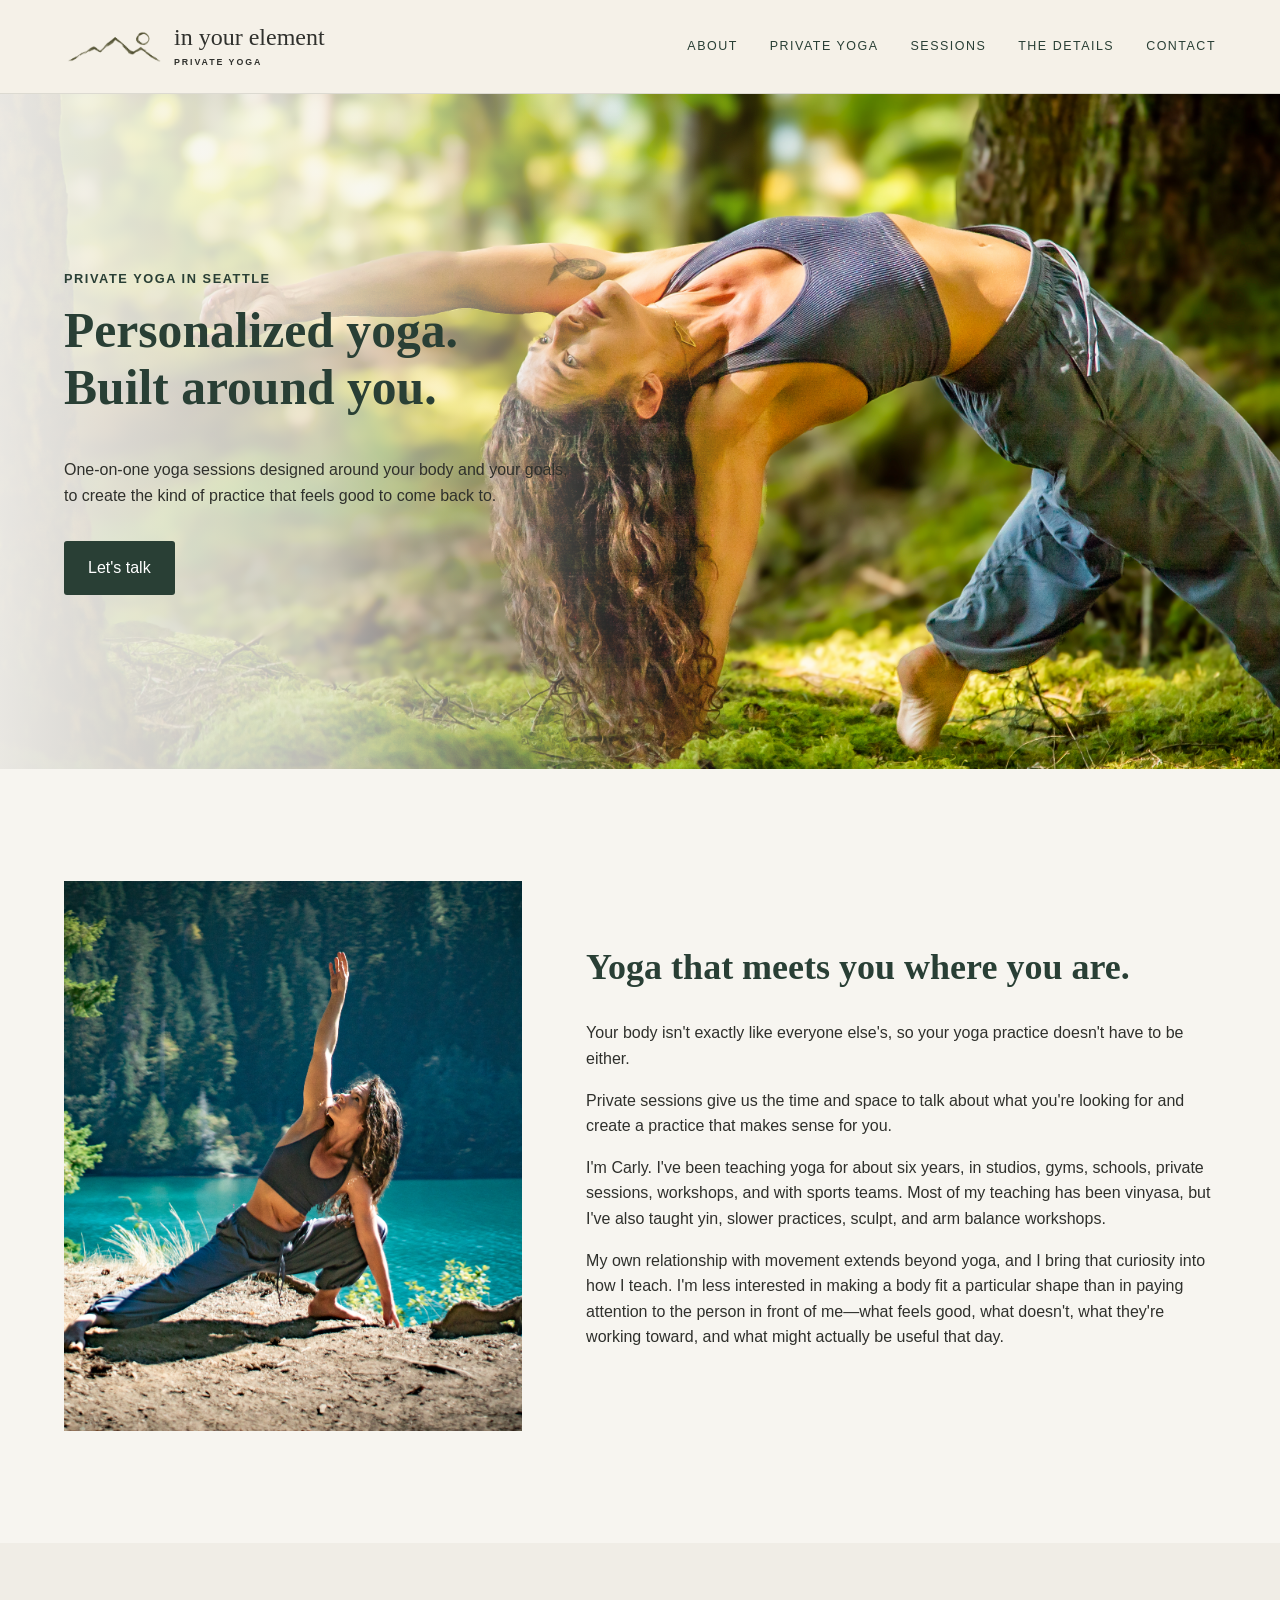
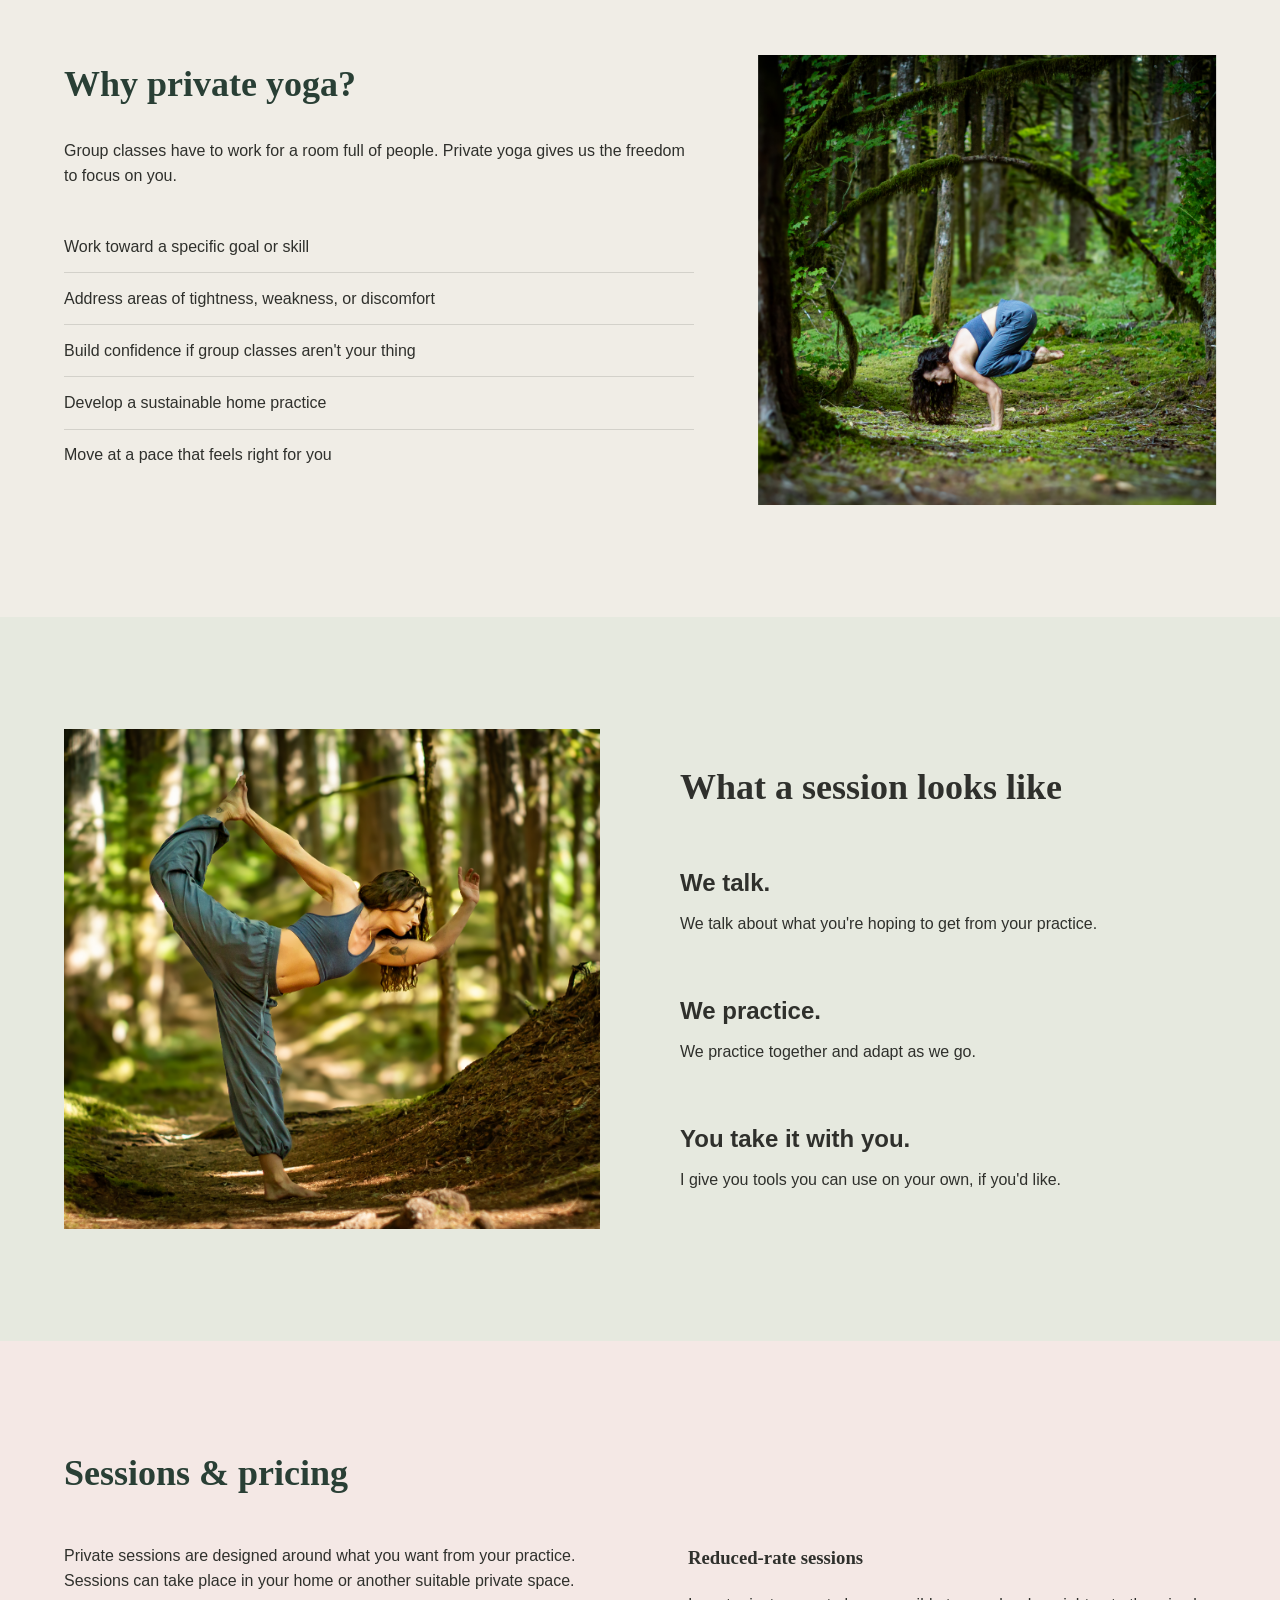
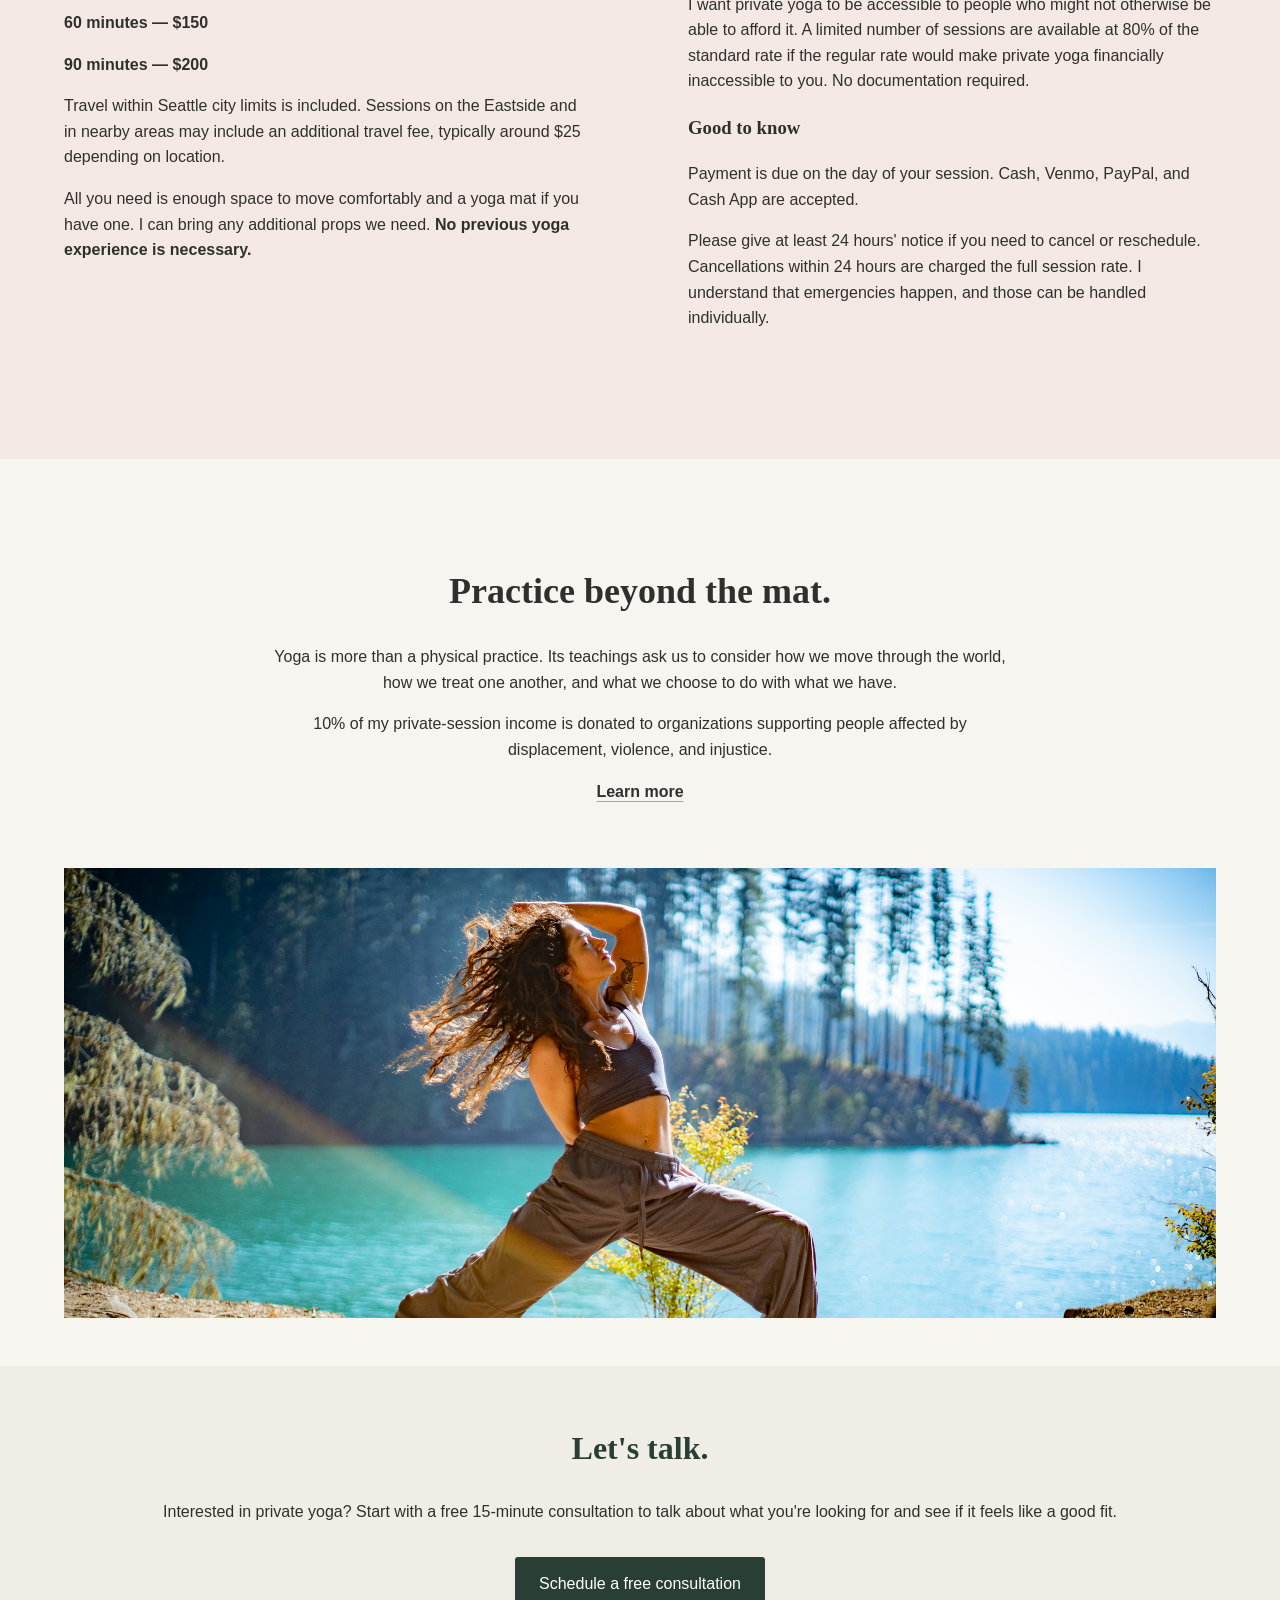
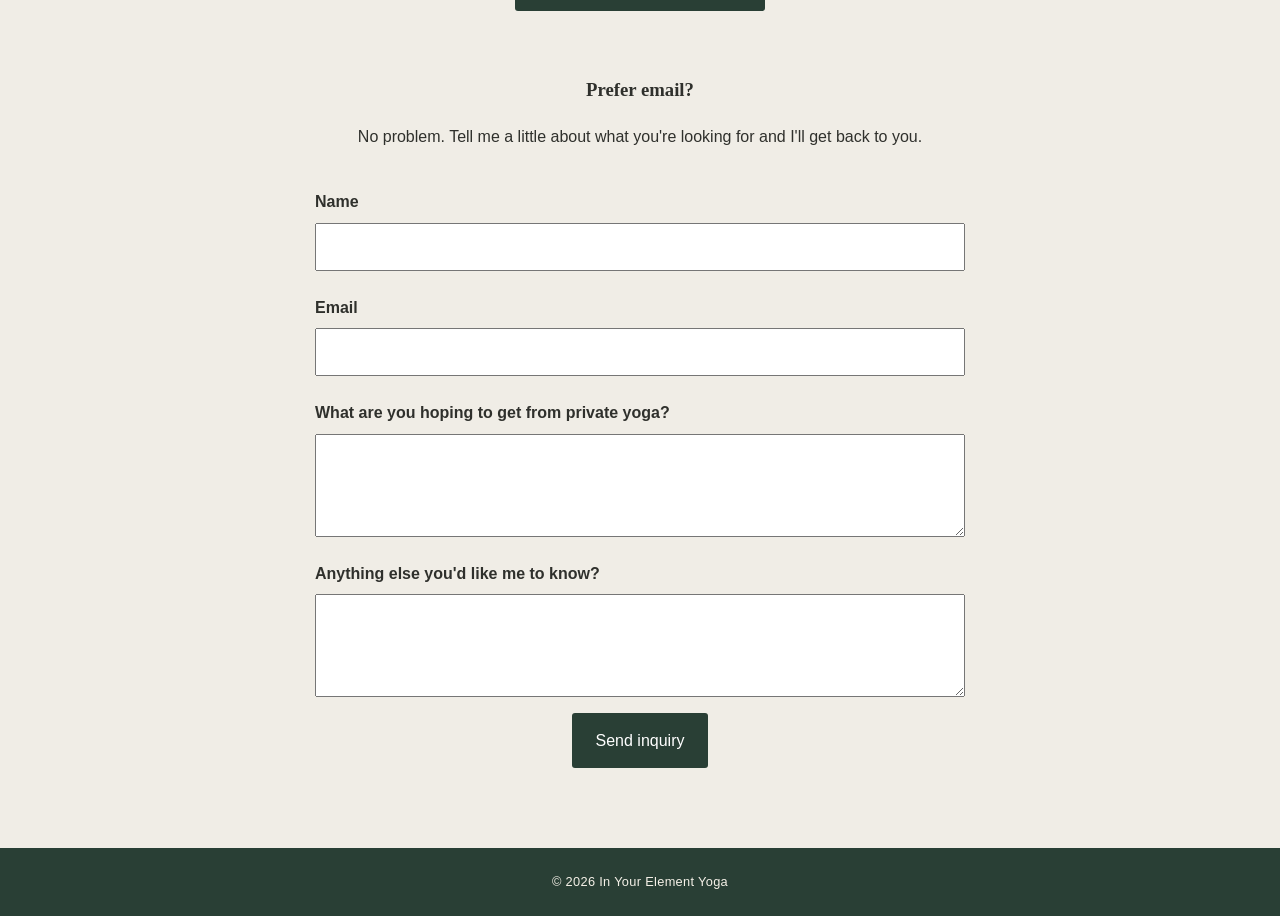
==== index.html @ d2b48e50 "form fix" ====
<!DOCTYPE html>
<html lang="en">
<head>
    <meta charset="UTF-8">
    <meta name="viewport" content="width=device-width, initial-scale=1.0">
    <title>In Your Element | Private Yoga in Seattle</title>
    <meta name="description" content="One-on-one yoga sessions in the Seattle area, designed around your body and your goals to create a practice that feels good to come back to.">
    <link rel="stylesheet" href="style.css">
</head>

<body>

    <header>
<nav>
<a href="/" class="logo">
   <img src="images/mountain-brush.png" class="logo-mark" alt="">

    <span class="logo-text">
        <span class="logo-name">in your element</span>
        <span class="logo-subtitle">PRIVATE YOGA</span>
    </span>
</a>
    <div class="nav-links desktop-nav">
        <a href="#about">About</a>
        <a href="#private-yoga">Private Yoga</a>
        <a href="#approach">Sessions</a>
        <a href="#pricing">The Details</a>
        <a href="#contact">Contact</a>
    </div>

    <details class="mobile-nav">
<summary aria-label="Open navigation menu">
    <span class="hamburger-icon"></span>
</summary>
        <div class="mobile-nav-links">
            <a href="#about">About</a>
            <a href="#private-yoga">Private Yoga</a>
            <a href="#approach">Sessions</a>
            <a href="#pricing">The Details</a>
            <a href="#contact">Contact</a>
        </div>
    </details>
</nav>
    </header>


    <main>

        <section class="hero">
            <div class="hero-content">
                <p class="eyebrow">Private yoga in Seattle</p>

                <h1>Personalized yoga.<br>Built around you.</h1>

                <p>
One-on-one yoga sessions designed around your body and your goals, to create the kind of practice that feels good to come back to.

                </p>

                <a href="#contact" class="button">Let's talk</a>
            </div>


        </section>


<section id="about">

    <div class="about-content">

        <div class="about-intro">
            <h2>Yoga that meets you where you are.</h2>

            <p>
                Your body isn't exactly like everyone else's, so your yoga
                practice doesn't have to be either.
            </p>

            <p>
                Private sessions give us the time and space to talk about what
                you're looking for and create a practice that makes sense for you.
            </p>
        </div>

        <div class="about-image mobile-about-image">
            <img src="images/twist.jpg"
                 alt="Carly practicing yoga outdoors in the Pacific Northwest">
        </div>

        <div class="about-bio">
            <p>
                I'm Carly. I've been teaching yoga for about six years, in studios,
                gyms, schools, private sessions, workshops, and with sports teams.
                Most of my teaching has been vinyasa, but I've also taught yin,
                slower practices, sculpt, and arm balance workshops.
            </p>

            <p>
                My own relationship with movement extends beyond yoga, and I bring
                that curiosity into how I teach. I'm less interested in making a
                body fit a particular shape than in paying attention to the person
                in front of me—what feels good, what doesn't, what they're working
                toward, and what might actually be useful that day.
            </p>
        </div>

    </div>

    <div class="about-image desktop-about-image">
        <img src="images/twist.jpg"
             alt="Carly practicing yoga outdoors in the Pacific Northwest">
    </div>

</section>


<section id="private-yoga">

    <div class="private-yoga-content">
        <h2>Why private yoga?</h2>
        <p>Group classes have to work for a room full of people. Private yoga gives us the freedom to focus on you.</p>
        <ul>
            <li>Work toward a specific goal or skill</li>
            <li>Address areas of tightness, weakness, or discomfort</li>
            <li>Build confidence if group classes aren't your thing</li>
            <li>Develop a sustainable home practice</li>
            <li>Move at a pace that feels right for you</li>
        </ul>
    </div>

<div class="private-yoga-image">
    <img
        src="images/crow.jpg"
        alt="Carly practicing yoga outdoors in the Pacific Northwest"
    >
</div>

</section>


<section id="approach">

<div class="approach-image">
    <img src="images/dancer.jpg"
         alt="Carly practicing yoga outdoors">
</div>

    <div class="approach-content">
        <h2>What a session looks like</h2>

        <div class="steps">

            <div class="step">
                <h3>We talk.</h3>
                <p>We talk about what you're hoping to get from your practice.</p>
            </div>

            <div class="step">
                <h3>We practice.</h3>
                <p>We practice together and adapt as we go.</p>
            </div>

            <div class="step">
                <h3>You take it with you.</h3>
                <p>I give you tools you can use on your own, if you'd like.</p>
            </div>

        </div>
    </div>

</section>

<section id="pricing">
    <div class="pricing-content">

        <h2>Sessions & pricing</h2>

        <div class="pricing-columns">

            <div class="pricing-main">
                <p>
                    Private sessions are designed around what you want from your practice.
                    Sessions can take place in your home or another suitable private space.
                </p>

                <div class="rates">
                    <p><strong>60 minutes — $150</strong></p>
                    <p><strong>90 minutes — $200</strong></p>
                </div>

                <p>
                    Travel within Seattle city limits is included. Sessions on the Eastside
                    and in nearby areas may include an additional travel fee, typically around
                    $25 depending on location.
                </p>

                <p>
                    All you need is enough space to move comfortably and a yoga mat if you
                    have one. I can bring any additional props we need. <b> No previous yoga experience is necessary. </b>
                </p>
            </div>

            <div class="pricing-details">
                <h3>Reduced-rate sessions</h3>

                <p>
                    I want private yoga to be accessible to people who might not otherwise
                    be able to afford it. A limited number of sessions are available at 80%
                    of the standard rate if the regular rate would make private yoga
                    financially inaccessible to you. No documentation required.
                </p>

                <h3>Good to know</h3>

                <p>
                    Payment is due on the day of your session. Cash, Venmo, PayPal, and
                    Cash App are accepted.
                </p>

                <p>
                    Please give at least 24 hours' notice if you need to cancel or reschedule.
                    Cancellations within 24 hours are charged the full session rate. I
                    understand that emergencies happen, and those can be handled individually.
                </p>
            </div>

        </div>
    </div>
</section>

<section id="values">

    <div class="values-content">
        <h2>Practice beyond the mat.</h2>

        <p>
Yoga is more than a physical practice. Its teachings ask us to consider how we move through the world, how we treat one another, and what we choose to do with what we have.        </p>

        <p>
10% of my private-session income is donated to organizations supporting people affected by displacement, violence, and injustice.
        </p>

        <a href="giving.html">Learn more</a>
    </div>

<div class="values-image">
    <img src="images/carly-yoga-lake.jpg"
         alt="Carly practicing yoga outdoors in the Pacific Northwest">
</div>

</section>


<section id="contact">
    <h2>Let's talk.</h2>

    <p>
        Interested in private yoga? Start with a free 15-minute consultation
        to talk about what you're looking for and see if it feels like a good fit.
    </p>

<a
    href="#"
    class="button"
    data-cal-link="private-yoga/15min"
    data-cal-namespace="15min"
    data-cal-config='{"layout":"month_view","useSlotsViewOnSmallScreen":"true"}'
>
    Schedule a free consultation
</a>

<div class="email-inquiry">
    <h3>Prefer email?</h3>

    <p>
        No problem. Tell me a little about what you're looking for
        and I'll get back to you.
    </p>
<form
    id="yoga-inquiry"
    action="https://formspree.io/f/meaepqzj"
    method="POST"
>

    <input
        type="hidden"
        name="_next"
        value="https://inyourelementyoga.com/thanks.html"
    >
        <label for="name">Name</label>
        <input type="text" id="name" name="name" required>

        <label for="email">Email</label>
        <input type="email" id="email" name="email" required>

        <label for="goals">What are you hoping to get from private yoga?</label>
        <textarea id="goals" name="goals" rows="3" required></textarea>

        <label for="notes">Anything else you'd like me to know?</label>
        <textarea id="notes" name="notes" rows="3"></textarea>

        <button type="submit" class="button">Send inquiry</button>
    </form>
</div>
</section>

    </main>


    <footer>
        <p>&copy; 2026 In Your Element Yoga</p>
    </footer>


<!-- Cal element-click embed code begins -->
<script type="text/javascript">
    (function (C, A, L) {
        let p = function (a, ar) { a.q.push(ar); };
        let d = C.document;

        C.Cal = C.Cal || function () {
            let cal = C.Cal;
            let ar = arguments;

            if (!cal.loaded) {
                cal.ns = {};
                cal.q = cal.q || [];
                d.head.appendChild(d.createElement("script")).src = A;
                cal.loaded = true;
            }

            if (ar[0] === L) {
                const api = function () {
                    p(api, arguments);
                };

                const namespace = ar[1];
                api.q = api.q || [];

                if (typeof namespace === "string") {
                    cal.ns[namespace] = cal.ns[namespace] || api;
                    p(cal.ns[namespace], ar);
                    p(cal, ["initNamespace", namespace]);
                } else {
                    p(cal, ar);
                }

                return;
            }

            p(cal, ar);
        };
    })(window, "https://app.cal.com/embed/embed.js", "init");

    Cal("init", "15min", {
        origin: "https://app.cal.com"
    });

    Cal.config = Cal.config || {};
    Cal.config.forwardQueryParams = true;

    Cal.ns["15min"]("ui", {
        hideEventTypeDetails: false,
        layout: "month_view"
    });
</script>
<!-- Cal element-click embed code ends -->


<script>
    const inquiryForm = document.getElementById("yoga-inquiry");

    inquiryForm.addEventListener("submit", async function(event) {
        event.preventDefault();

        const submitButton = inquiryForm.querySelector('button[type="submit"]');
        const originalText = submitButton.textContent;

        submitButton.disabled = true;
        submitButton.textContent = "Sending...";

        try {
            const response = await fetch(inquiryForm.action, {
                method: "POST",
                body: new FormData(inquiryForm),
                headers: {
                    Accept: "application/json"
                }
            });

            if (response.ok) {
                window.location.href = "/thanks.html";
            } else {
                throw new Error("Form submission failed");
            }
        } catch (error) {
            alert("Sorry, something went wrong. Please try again.");
            submitButton.disabled = false;
            submitButton.textContent = originalText;
        }
    });
</script>



</body>
</html>
---- style.css ----
/* --------------------
   Base styles
-------------------- */

* {
    box-sizing: border-box;
}

body {
    margin: 0;
    font-family: Arial, sans-serif;
    color: #2f302c;
    background-color: #f7f5f0;
    line-height: 1.6;
}

h1,
h2,
p {
    margin-top: 0;
}

h1,
h2 {
    line-height: 1.15;
}

h1 {
    font-size: 3.6rem;
    max-width: 800px;
}

h2 {
    font-size: 2.25rem;
    margin-bottom: 2rem;
}

h1,
h2,
h3 {
    font-family: Georgia, serif;
}

p {
    max-width: 650px;
}

.mobile-about-image {
    display: none;
}

.mobile-nav {
    display: none;
}


/* --------------------
   Navigation
-------------------- */

header {
    border-bottom: 1px solid rgba(47, 48, 44, 0.12);
    position: sticky;
    top: 0;
    z-index: 1000;
    padding: 1.5rem 5%;
    background-color: #f5f1e8;
}

nav {
    display: flex;
    justify-content: space-between;
    align-items: center;
    max-width: 1200px;
    margin: 0 auto;
}

nav {
    flex-direction: row;
    justify-content: space-between;
    align-items: center;
    position: relative;
}

.logo {
    color: #2f302c;
    text-decoration: none;
    font-weight: bold;
    font-size: 1.25rem;
}

.nav-links {
    display: flex;
    gap: 2rem;
}



.nav-links a {
    color: #293f35;
    text-decoration: none;
    font-family: Arial, sans-serif;
    font-size: 0.78rem;
    font-weight: 400;
    letter-spacing: 0.12em;
    text-transform: uppercase;
}



/* Logo */

.logo {
    display: flex;
    align-items: center;
    gap: 10px;
    text-decoration: none;
    color: #30312d;
}

.logo-mark {
    width: 100px;
    height: auto;
    flex-shrink: 0;
    color: #62684d;
}

.logo-text {
    display: flex;
    flex-direction: column;
    align-items: flex-start;
}

.logo-name {
    font-family: Georgia, serif;
    font-size: 1.5rem;
    font-weight: normal;
    line-height: 1.1;
    white-space: nowrap;
}

.logo-subtitle {
    font-family: Arial, sans-serif;
    font-size: 0.55rem;
    letter-spacing: 0.22em;
    margin-top: 5px;
}


/* --------------------
   General sections
-------------------- */

section {
    padding: 7rem 5%;
}

section > * {
    max-width: 1200px;
    margin-left: auto;
    margin-right: auto;
}


/* --------------------
   Hero
-------------------- */

.hero {
    min-height: 75vh;
    display: flex;
    align-items: center;

background-image:
    linear-gradient(
        to right,
        rgba(247, 245, 240, 0.94) 0%,
        rgba(247, 245, 240, 0.75) 25%,
        rgba(247, 245, 240, 0.15) 48%,
        rgba(247, 245, 240, 0) 60%
    ),
    url("images/wild-thing.jpg");

background-size: 100% 100%, 130% auto;
background-position: center, left center;
background-repeat: no-repeat;
}

.hero-content {
    width: 45%;
    margin-left: 0;
    margin-right: auto;
}


.hero h1 {
    font-size: 3.1rem;
    color: #293f35;
}



.eyebrow {
    text-transform: uppercase;
    letter-spacing: 0.12em;
    font-size: 0.8rem;
    font-weight: bold;
    color: #293f35;
}



/* --------------------
   Buttons
-------------------- */

.button {
    display: inline-block;
    margin-top: 1rem;
    padding: 0.9rem 1.5rem;
    background: #293f35;
    color: white;
    text-decoration: none;
    border-radius: 3px;

    font-family: Arial, sans-serif;
    font-size: 1rem;
    font-weight: normal;
}

/* --------------------
   Photo placeholders
-------------------- */

.photo-placeholder {
    min-height: 500px;
    background-color: #c8c3b8;
    display: flex;
    align-items: center;
    justify-content: center;
}


/* --------------------
   About
-------------------- */

#about {
    display: flex;
    flex-direction: row-reverse;
    gap: 4rem;
    align-items: center;
}

.about-content {
    width: 55%;
}

.about-image {
    width: 40%;
}

.about-image img {
    width: 100%;
    height: 550px;
    object-fit: cover;
    display: block;
}


#about h2,
#private-yoga h2 {
    color: #293f35;
}



/* --------------------
   Private yoga
-------------------- */

#private-yoga {
    display: flex;
    gap: 4rem;
    align-items: center;
    background-color: #f0ede6;
}

.private-yoga-content {
    width: 55%;
}

.private-yoga-image {
    width: 40%;
}

.private-yoga-image img {
    width: 100%;
    height: 450px;
    object-fit: cover;
    display: block;
    transform: scaleX(-1);
}

#private-yoga ul {
    list-style: none;
    padding-left: 0;
    margin-top: 2rem;
}

#private-yoga li {
    padding: 0.8rem 0;
    margin-bottom: 0;
    border-bottom: 1px solid rgba(47, 48, 44, 0.15);
}

#private-yoga li:last-child {
    border-bottom: none;
}

/* --------------------
   Approach
-------------------- */

.steps {
    display: flex;
    gap: 4rem;
}

.step {
    flex: 1;
}

.step h3 {
    font-family: Arial, sans-serif;
    font-size: 1.5rem;
    margin-bottom: 1rem;
}

#approach {
    background-color: #e6e9df;
    display: flex;
    align-items: center;
    gap: 5rem;
}

.approach-image,
.approach-content {
    width: 50%;
}

.approach-image {
    min-height: 500px;
}

#approach .steps {
    display: flex;
    flex-direction: column;
    gap: 2rem;
}

#approach .step h3 {
    margin-bottom: 0.5rem;
}

#approach .step p {
    margin-bottom: 0;
}

.placeholder-image {
    display: flex;
    align-items: center;
    justify-content: center;
    background: #dedbd3;
    color: #6b6b65;
    font-size: 0.85rem;
    text-transform: uppercase;
    letter-spacing: 0.1em;
}

.approach-image img {
    width: 100%;
    height: 500px;
    object-fit: cover;
    display: block;
}
/* --------------------
   Pricing
-------------------- */



#pricing {
    background: #f4e8e5;
}


#pricing h2 {
    color: #293f35;
}

.pricing-content {
    max-width: 1200px;
    margin: 0 auto;
}

.pricing-columns {
    display: flex;
    gap: 6rem;
    align-items: flex-start;
}

.pricing-main,
.pricing-details {
    width: 50%;
}

.pricing-main p,
.pricing-details p {
    max-width: none;
}

.pricing-content > h2 {
    margin-bottom: 3rem;
}

.pricing-details h3:first-child {
    margin-top: 0;
}


/* --------------------
   Values
-------------------- */

#values {
    background: #f7f5f0;
    text-align: center;
        padding-bottom: 3rem;
}

#values a {
    color: #2f302c;
    text-decoration-color: rgba(47, 48, 44, 0.4);
    text-underline-offset: 4px;
    font-weight: 600;
}

.values-content {
    max-width: 750px;
    margin: 0 auto 4rem;
}

.values-image {
    max-width: 1200px;
    min-height: 450px;
    margin: 0 auto;
}

.values-image img {
    width: 100%;
    height: 450px;
    object-fit: cover;
    display: block;
}

#values p {
    max-width: 750px;
    margin-left: auto;
    margin-right: auto;
    text-align: center;
}

/* --------------------
   Contact
-------------------- */

#contact {
    text-align: center;
    padding: 4rem 5% 5rem;
    background: #f0ede6;
}

#contact h2 {
    color: #293f35;
    font-size: 2rem;
}

.email-inquiry {
    max-width: 650px;
    margin: 4rem auto 0;
    text-align: left;
}

.email-inquiry h3,
.email-inquiry > p {
    text-align: center;
}

.email-inquiry form {
    display: flex;
    flex-direction: column;
}

.email-inquiry label {
    margin-top: 1.5rem;
    margin-bottom: 0.5rem;
    font-weight: 600;
}

.email-inquiry input,
.email-inquiry textarea {
    width: 100%;
    padding: 0.75rem;
    font: inherit;
}

.email-inquiry input {
    height: 48px;
}

.email-inquiry textarea {
    min-height: 100px;
    resize: vertical;
}


.email-inquiry button {
    align-self: center;
    appearance: none;
    -webkit-appearance: none;
    border: none;
    box-shadow: none;
    background-color: #293f35;
    color: #ffffff;
    font-family: Arial, sans-serif;
    font-size: 1rem;
    font-weight: 400;
    line-height: 1.6;
    padding: 0.9rem 1.5rem;
    border-radius: 3px;
    cursor: pointer;
}


/* --------------------
   Lists
-------------------- */

ul,
ol {
    max-width: 650px;
    padding-left: 1.5rem;
}

li {
    margin-bottom: 0.75rem;
}



/* --------------------
   Footer
-------------------- */

footer {
    background-color: #293f35;
    color: #f5f1e8;
    padding: 1.5rem 1rem;
    font-family: Arial, sans-serif;
    font-size: 0.8rem;
    font-weight: 400;
    letter-spacing: 0.025em;

    display: flex;
    justify-content: center;
    align-items: center;
}

footer p {
    margin: 0;
    text-align: center;
}



/* --------------------
   Thank You Page
-------------------- */

.thank-you {
    min-height: 100vh;
    display: flex;
    align-items: center;
    justify-content: center;
    padding: 3rem 5%;
    background-color: #f7f5f0;
    text-align: center;
}

.thank-you-content {
    max-width: 650px;
}

.thank-you h1 {
    font-size: 2.75rem;
    margin-bottom: 1.5rem;
}

.thank-you p {
    margin-left: auto;
    margin-right: auto;
    margin-bottom: 1.5rem;
}

/* --------------------------
       Giving page
----------------------------- */

main .giving-intro,
main .yamas,
main .giving-practice,
main .giving-organizations,
main .giving-invitation {
    padding-top: 2.5rem;
    padding-bottom: 2.5rem;
}

.giving-content {
    max-width: 850px;
    margin: 0 auto;
}

.giving-content p {
    max-width: none;
}

.giving-organization h3 {
    text-align: center;
}

.giving-invitation .button {
    display: table;
    margin: 2rem auto 0;
}

/* Intro */

.giving-intro {
    padding-top: 4rem;
}

.giving-intro h1 {
    max-width: none;
    white-space: nowrap;
    margin-bottom: 2rem;
}



/* Yamas */

.yamas h2 {
    margin-bottom: 0;
}

/* Organizations */

.organization-logo {
    display: block;
    margin-bottom: 1.5rem;
}

.organization-logo img {
    display: block;
    width: 100%;
    max-width: 260px;
    height: 160px;
    object-fit: contain;
    margin: 0 auto;
}

/* Desktop layouts */

.giving-organization {
    min-width: 0;
}

.giving-organization h3,
.giving-organization p,
.giving-organization a {
    overflow-wrap: anywhere;
}

.giving-organization > a:not(.organization-logo) {
    color: #2f302c;
    text-decoration-color: rgba(47, 48, 44, 0.4);
    text-underline-offset: 4px;
    font-weight: 600;
    display: block;
    text-align: center;
    margin-bottom: 2rem;
}

@media (min-width: 768px) {

    .yamas .giving-content {
        display: grid;
        grid-template-columns: repeat(2, minmax(0, 1fr));
        column-gap: 4rem;
        row-gap: 1.5rem;
    }

    .yamas h2 {
        grid-column: 1 / -1;
    }

    .giving-organizations .giving-content {
        display: grid;
        grid-template-columns: repeat(2, minmax(0, 1fr));
        column-gap: 4rem;
        row-gap: 1.5rem;
    }

    .giving-organizations h2,
    .giving-organizations .giving-content > p {
        grid-column: 1 / -1;
    }
}

/* --------------------
   Tablet / smaller screens
-------------------- */

@media (max-width: 1000px) {

    .hero-content {
        width: 55%;
    }

    .hero h1 {
        font-size: 2.35rem;
    }

    #about {
        flex-direction: column;
    }

    .about-content,
    .about-image {
        width: 100%;
    }

    .about-image img {
        height: 400px;
    }

    #private-yoga {
    flex-direction: column;
}

.private-yoga-content,
.private-yoga-image {
    width: 100%;
}
    .about-content,
    .private-yoga-content {
        max-width: 800px;
        margin-left: auto;
        margin-right: auto;
    }

    .steps {
    flex-direction: column;
    gap: 3rem;
    max-width: 800px;
    margin-left: auto;
    margin-right: auto;
}
}



/* --------------------
   Mobile
-------------------- */

@media (max-width: 700px) {

    .hero h1 {
        font-size: 1.9rem;
    }


.hero {
    min-height: 0;
    padding: 0;
    display: flex;
    flex-direction: column;
    align-items: stretch;

    background-image: none;
    background-color: #f7f5f0;
}

.hero-content {
    width: 100%;
    margin: 0;
    padding: 3rem 6%;
    box-sizing: border-box;
}

.hero::after {
    content: "";
    display: block;
    width: 100%;
    height: 300px;

    background-image: url("images/wild-thing.jpg");
    background-size: cover;
    background-position: center;
    background-repeat: no-repeat;
}


    h2 {
        font-size: 2rem;
    }

    header {
    padding: 1rem 6%;
    }

    nav {
        flex-direction: row;
        justify-content: space-between;
        align-items: center;
        gap: 0.5rem;
    }

    .mobile-nav {
    display: block;
    width: auto;
}

.mobile-nav summary {
    list-style: none;
    cursor: pointer;
}

.mobile-nav summary::-webkit-details-marker {
    display: none;
}

    .nav-links {
        width: 100%;
        gap: 1rem;
        font-size: 0.85rem;
        flex-wrap: wrap;
        justify-content: center;
    }

    .nav-links a {
    flex-basis: 26%;
    text-align: center;
}

    section {
        padding: 5rem 6%;
    }

    .about-content,
    .about-image {
        width: 100%;
    }

    .about-image img {
    height: 250px;
}

    #about {
        flex-direction: column;
    }

    .private-yoga-image img {
    height: 250px;
}

    .private-yoga-content,
    .private-yoga-image {
        width: 100%;
    }

    #private-yoga {
        flex-direction: column;
    }

    #contact form {
    width: 100%;
}

#contact .form-group {
    display: block;
    width: 100%;
    margin-bottom: 1.5rem;
    text-align: left;
}

#contact .form-group label {
    display: block;
    width: 100%;
    margin-bottom: 0.5rem;
}

#contact .form-group input,
#contact .form-group textarea {
    display: block;
    width: 100%;
}

#approach {
    flex-direction: column;
    gap: 3rem;
}

.approach-content,
.approach-image {
    width: 100%;
}

.approach-content {
    order: 1;
}

.approach-image {
    order: 2;
    min-height: 350px;
}

#approach .steps {
    width: 100%;
}

.values-image {
    width: 100%;
    min-height: 0;
    height: 220px;
}

.desktop-about-image {
    display: none;
}

.mobile-about-image {
    display: block;
    width: 100%;
    margin: 3rem 0;
}

.mobile-about-image img {
    width: 100%;
    height: 350px;
    object-fit: cover;
}

.values-image img {
    height: 220px;
}

.approach-image img {
    height: 350px;
}

.pricing-columns {
    flex-direction: column;
    gap: 2rem;
}

.pricing-main,
.pricing-details {
    width: 100%;
}

.desktop-nav {
    display: none;
}

.mobile-nav {
    display: block;
}

.mobile-nav summary {
    font-size: 0px;
    line-height: 1;
    cursor: pointer;
    list-style: none;
    min-width: 44px;
    min-height: 44px;
    display: flex;
    align-items: center;
    justify-content: center;
}

.mobile-nav-links {
    position: absolute;
    top: 100%;
    right: -6vw;
    width: 100vw;
    background: rgba(245, 241, 232, 0.92);
    padding: 1rem 6%;
    display: flex;
    flex-direction: column;
    gap: 0.6rem;
    z-index: 100;
}



.mobile-nav-links a {
    color: #2f302c;
    text-decoration: none;
    font-family: Arial, sans-serif;
    font-size: 0.85rem;
    font-weight: 400;
    letter-spacing: 0.1em;
    text-transform: uppercase;
    text-align: right;
}



.hamburger-icon,
.hamburger-icon::before,
.hamburger-icon::after {
    display: block;
    width: 30px;
    height: 2px;
    background-color: #30312d;
    border-radius: 2px;
}

.hamburger-icon {
    position: relative;
}

.hamburger-icon::before,
.hamburger-icon::after {
    content: "";
    position: absolute;
    left: 0;
}

.hamburger-icon::before {
    top: -8px;
}

.hamburger-icon::after {
    top: 8px;
}

.giving-intro h1 {
    font-size: 2.5rem;
    white-space: normal;
}

    .logo-text {
        display: none;
    }

    .logo-mark {
        width: 110px;
    }
}
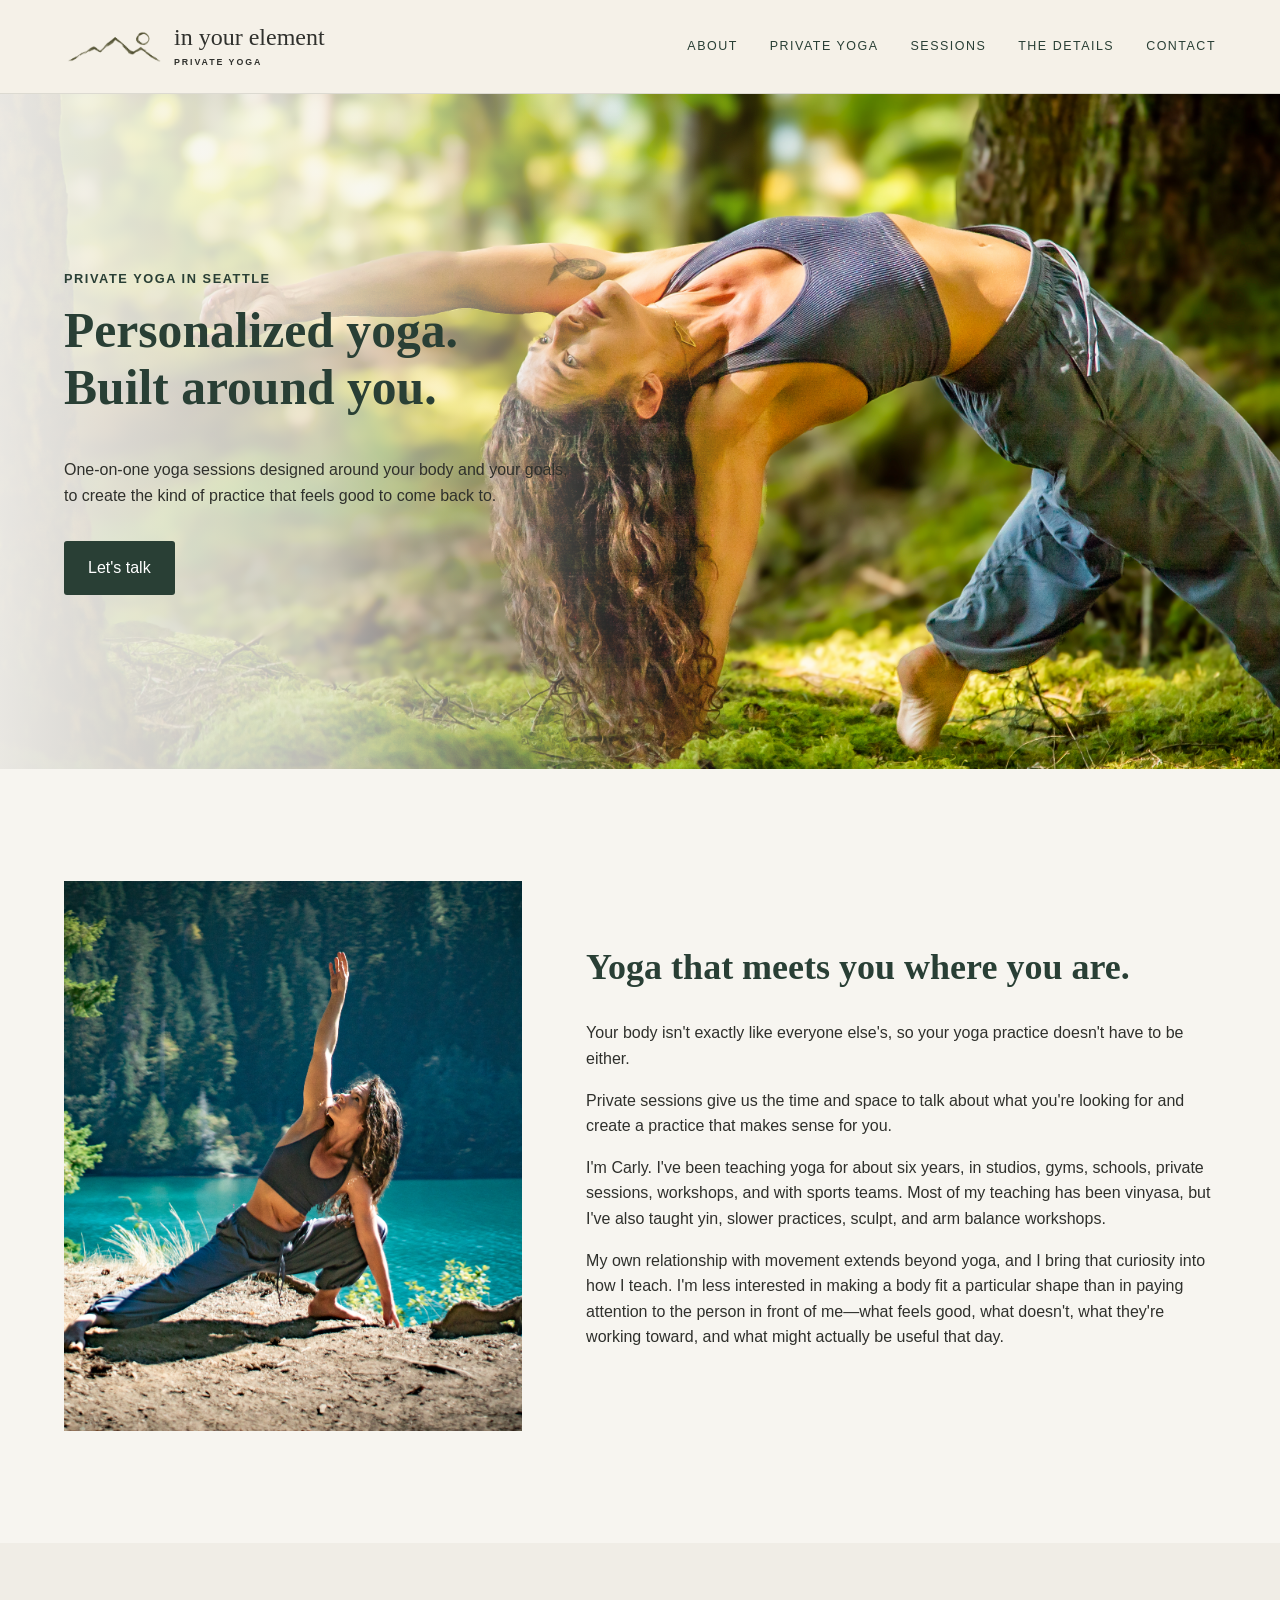
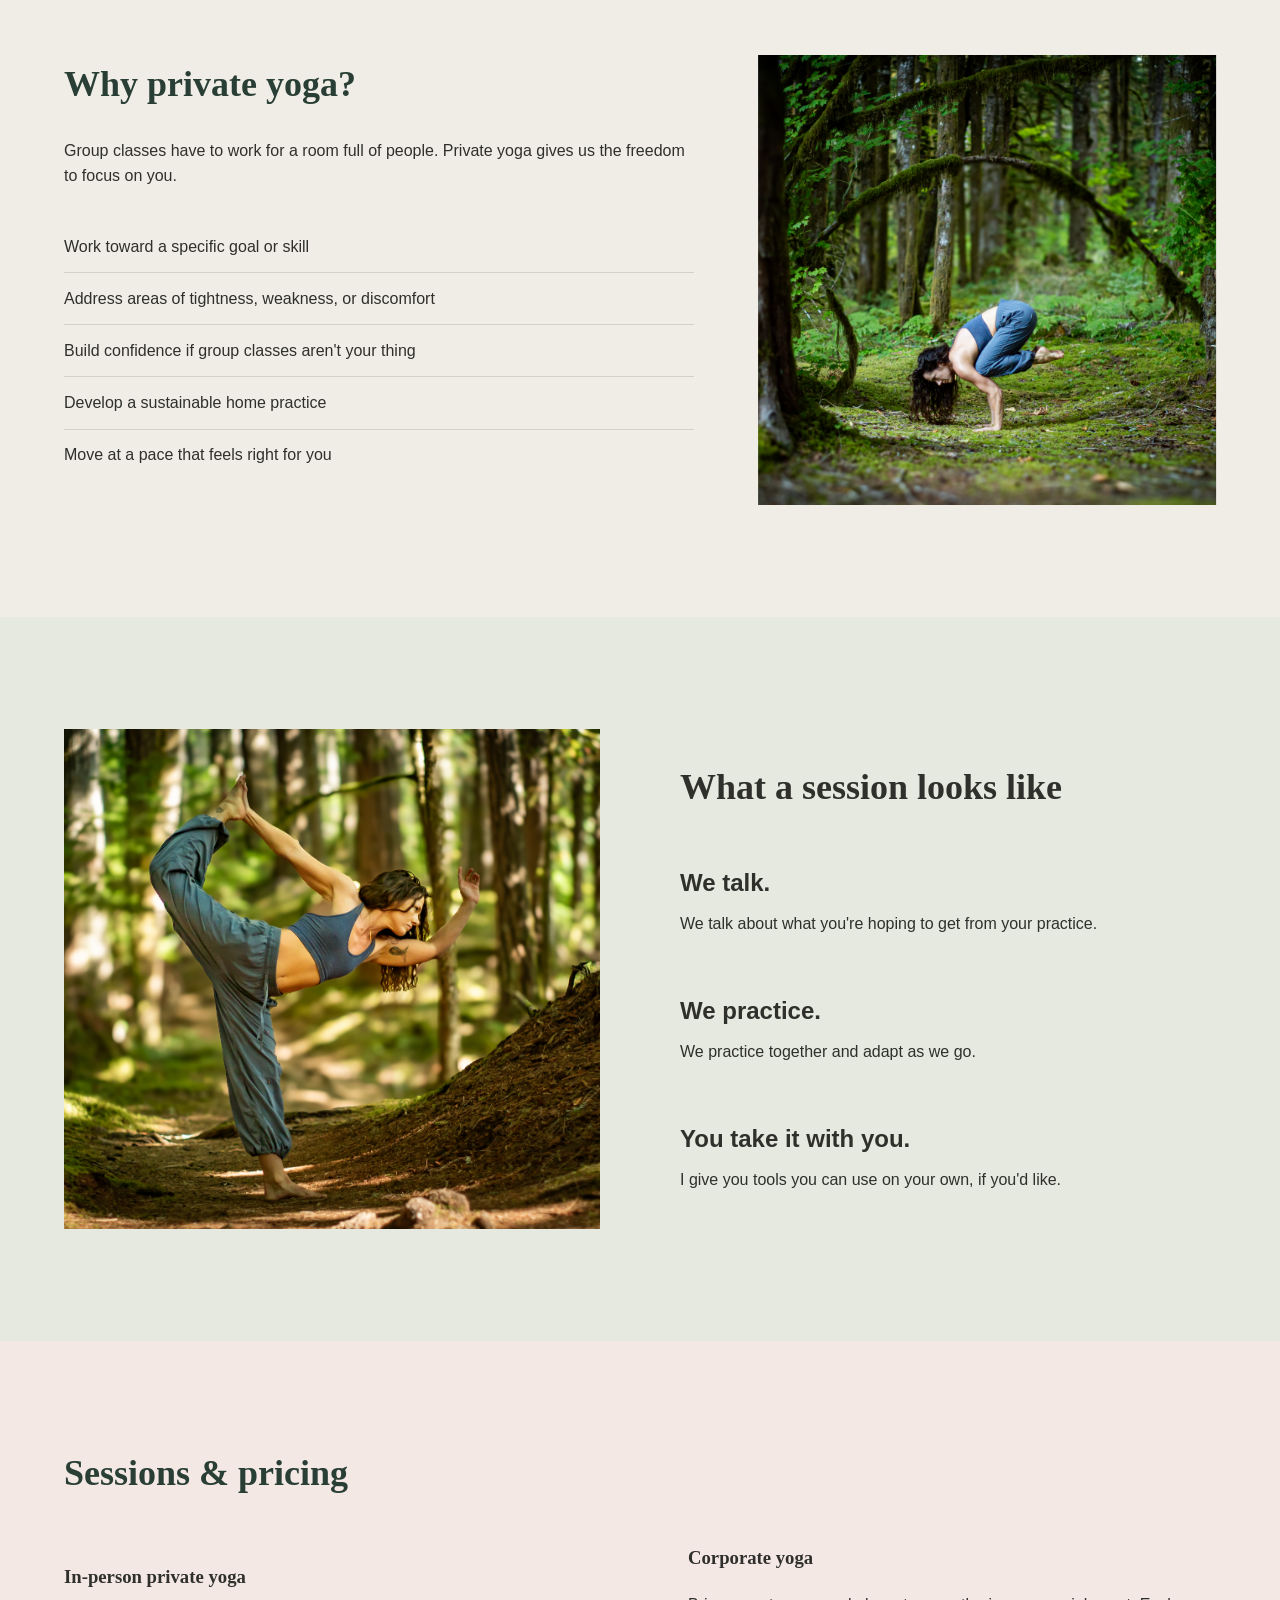
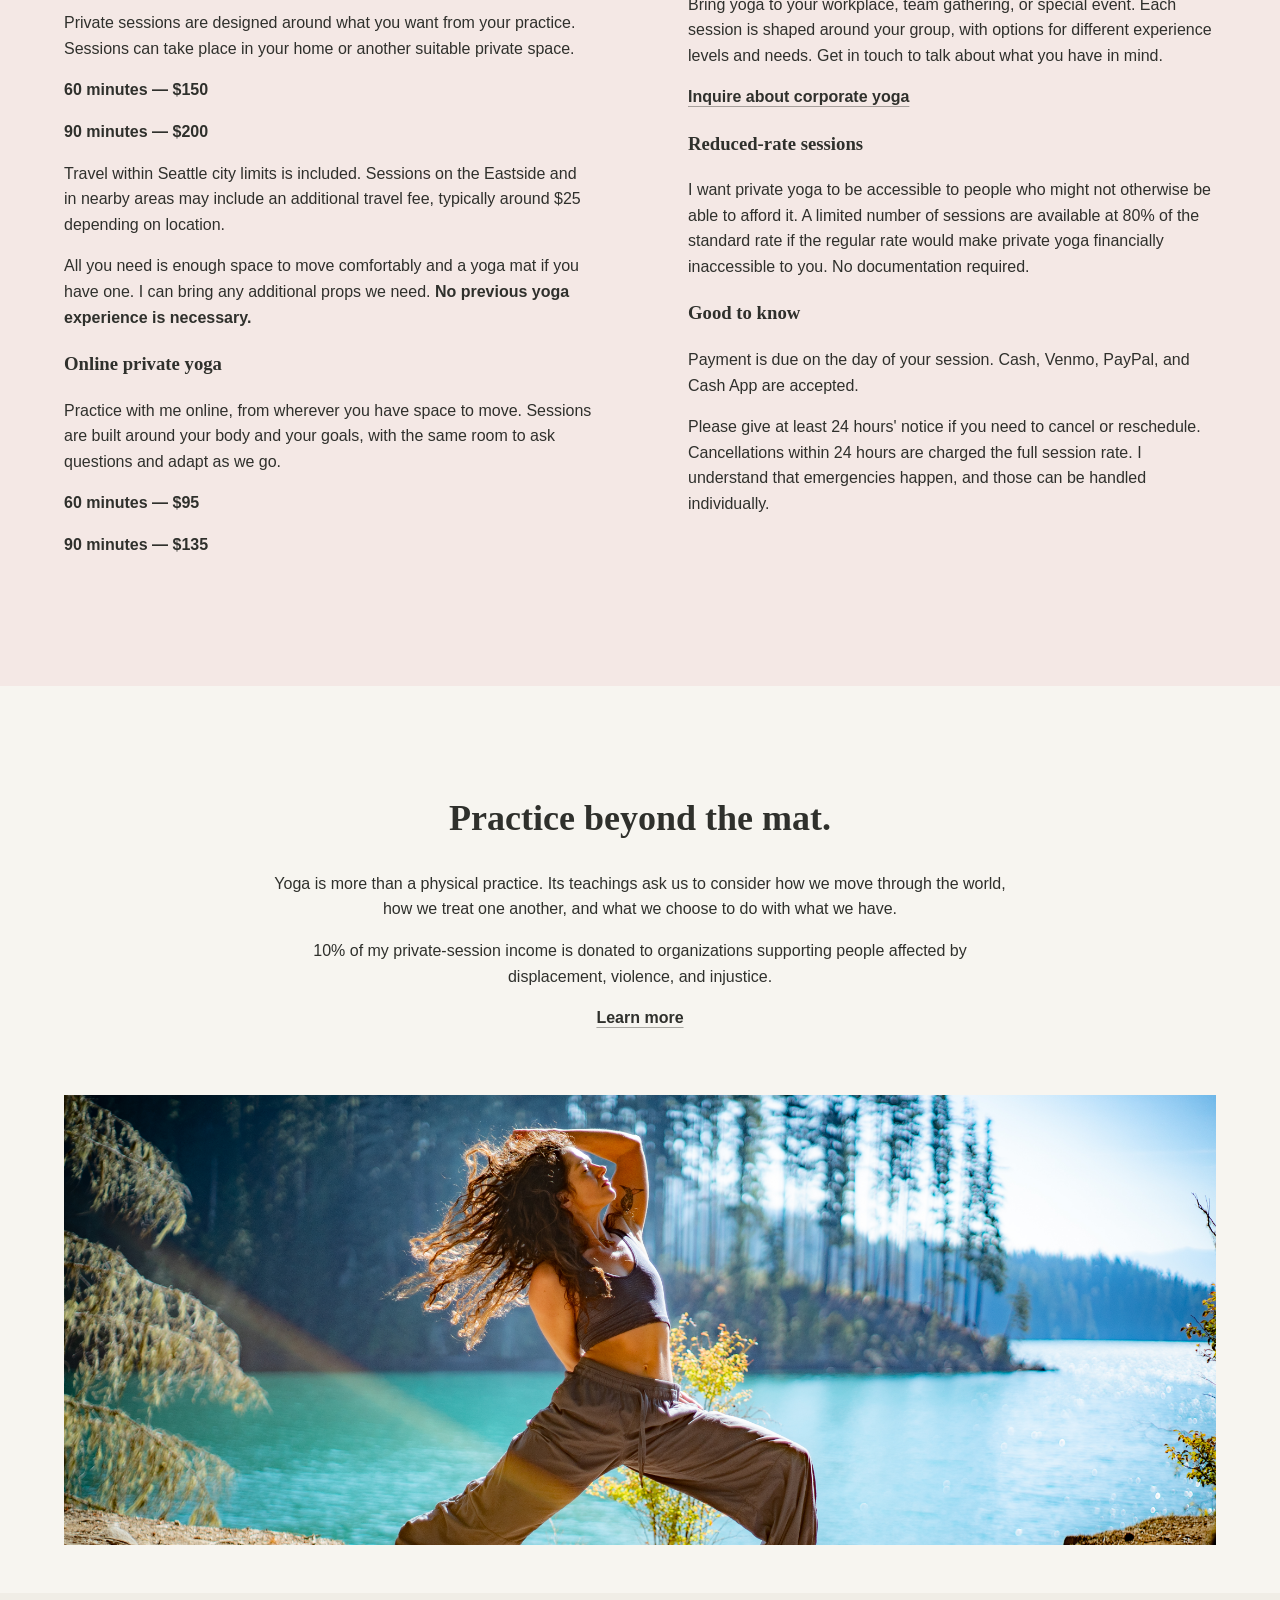
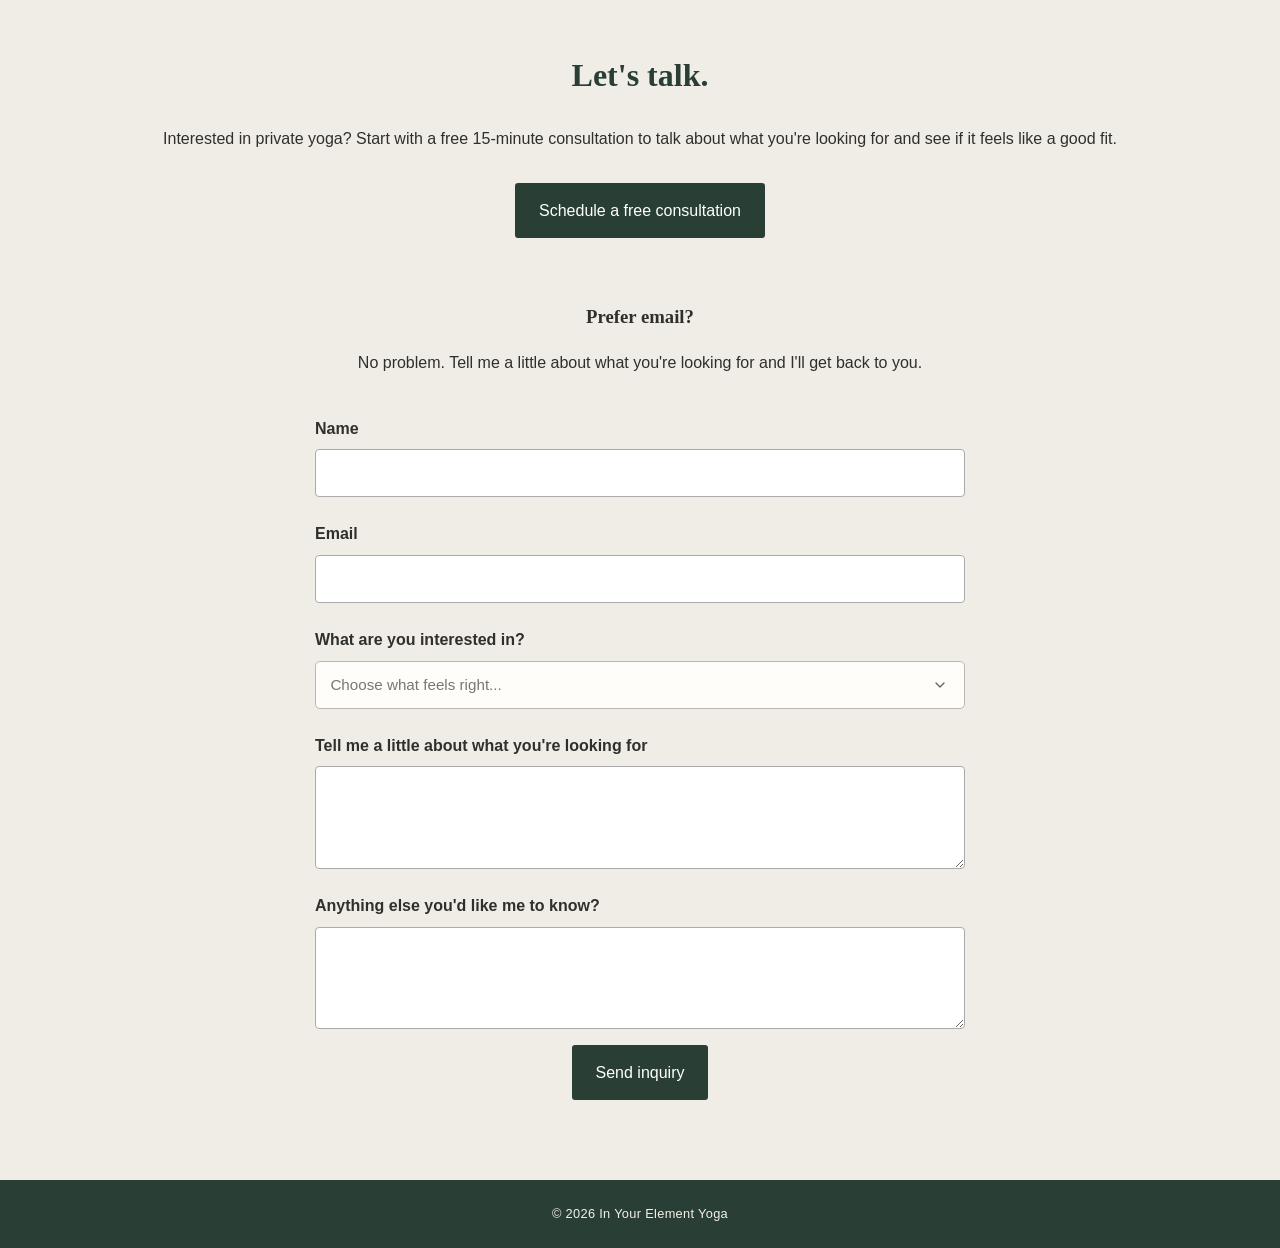
==== commit 54e974fd: "corporate addition" ====
--- a/index.html
+++ b/index.html
@@ -5,8 +5,9 @@
     <meta name="viewport" content="width=device-width, initial-scale=1.0">
     <title>In Your Element | Private Yoga in Seattle</title>
     <meta name="description" content="One-on-one yoga sessions in the Seattle area, designed around your body and your goals to create a practice that feels good to come back to.">
+    <meta name="google-site-verification" content="KM7uHgGnd3a7ydpTiRS03wHaLK8bn1evTCHqCIlCCIc" />
     <link rel="stylesheet" href="style.css">
-</head>
+<link rel="icon" type="image/png" href="images/favicon.png?v=3"></head>
 
 <body>
 
@@ -178,6 +179,7 @@
         <div class="pricing-columns">
 
             <div class="pricing-main">
+                <h3>In-person private yoga</h3>
                 <p>
                     Private sessions are designed around what you want from your practice.
                     Sessions can take place in your home or another suitable private space.
@@ -198,9 +200,32 @@
                     All you need is enough space to move comfortably and a yoga mat if you
                     have one. I can bring any additional props we need. <b> No previous yoga experience is necessary. </b>
                 </p>
+                <h3>Online private yoga</h3>
+
+<p>
+    Practice with me online, from wherever you have space to move.
+    Sessions are built around your body and your goals, with the same
+    room to ask questions and adapt as we go.
+</p>
+
+<div class="rates">
+    <p><strong>60 minutes — $95</strong></p>
+    <p><strong>90 minutes — $135</strong></p>
+</div>
+
+
             </div>
 
             <div class="pricing-details">
+                <h3>Corporate yoga</h3>
+
+<p>
+Bring yoga to your workplace, team gathering, or special event. Each session is shaped around your group, with options for different experience levels and needs. Get in touch to talk about what you have in mind.
+</p>
+
+<p>
+    <a href="#contact">Inquire about corporate yoga</a>
+</p>
                 <h3>Reduced-rate sessions</h3>
 
                 <p>
@@ -293,7 +318,16 @@
         <label for="email">Email</label>
         <input type="email" id="email" name="email" required>
 
-        <label for="goals">What are you hoping to get from private yoga?</label>
+        <label for="service">What are you interested in?</label>
+<select id="service" name="service">
+<option value="">Choose what feels right...</option>
+  <option value="In-person private yoga">In-person private yoga</option>
+  <option value="Online private yoga">Online private yoga</option>
+  <option value="Corporate yoga / group event">Corporate yoga / group event</option>
+  <option value="Other / not sure yet">Other / not sure yet</option>
+</select>
+
+        <label for="goals">Tell me a little about what you're looking for</label>
         <textarea id="goals" name="goals" rows="3" required></textarea>
 
         <label for="notes">Anything else you'd like me to know?</label>
--- a/style.css
+++ b/style.css
@@ -440,7 +440,7 @@
         padding-bottom: 3rem;
 }
 
-#values a {
+#values a, #pricing a {
     color: #2f302c;
     text-decoration-color: rgba(47, 48, 44, 0.4);
     text-underline-offset: 4px;
@@ -510,10 +510,15 @@
 }
 
 .email-inquiry input,
-.email-inquiry textarea {
+.email-inquiry textarea,
+.email-inquiry select {
     width: 100%;
     padding: 0.75rem;
     font: inherit;
+    background-color: #ffffff;
+    border: 1px solid #aaa;
+    border-radius: 4px;
+    box-sizing: border-box;
 }
 
 .email-inquiry input {
@@ -544,6 +549,42 @@
 }
 
 
+.email-inquiry select {
+    appearance: none;
+    -webkit-appearance: none;
+
+    width: 100%;
+    height: 48px;
+    padding: 0 2.75rem 0 0.9rem;
+
+    background-color: #fffdf9;
+    border: 1px solid #b9b7ae;
+    border-radius: 5px;
+
+    color: #77796f;
+    font: inherit;
+    font-size: 0.95rem;
+
+    cursor: pointer;
+
+    background-image: url("data:image/svg+xml,%3Csvg xmlns='http://www.w3.org/2000/svg' width='16' height='16' viewBox='0 0 24 24' fill='none' stroke='%235c6b5e' stroke-width='2' stroke-linecap='round' stroke-linejoin='round'%3E%3Cpath d='m6 9 6 6 6-6'/%3E%3C/svg%3E");
+    background-repeat: no-repeat;
+    background-position: right 1rem center;
+    background-size: 16px;
+}
+
+.email-inquiry select:focus-visible {
+    outline: 2px solid #718c79;
+    outline-offset: 2px;
+}
+
+.email-inquiry select:has(option:checked[value=""]) {
+    color: #77796f;
+}
+
+.email-inquiry select:not(:has(option:checked[value=""])) {
+    color: #343832;
+}
 /* --------------------
    Lists
 -------------------- */
@@ -645,6 +686,61 @@
     margin: 2rem auto 0;
 }
 
+
+/* Giving page section backgrounds */
+
+
+.giving-intro,
+.yamas,
+.giving-organizations{
+    background-color: #f7f5f0;
+}
+
+.yamas {
+    background-color: #eeeae3;
+}
+
+.giving-practice {
+    background-color: #e8ede7;
+}
+
+.giving-invitation {
+background-color: #f3e8e5;
+}
+
+
+/* Giving page heading colors */
+
+.giving-intro h1,
+.yamas h2,
+.giving-organizations h2 {
+    color: #293f35;
+}
+
+/* Giving page introduction image */
+
+.giving-intro .olive-tree-image {
+    width: 100%;
+    max-width: 700px;
+    margin: 2.5rem auto 0;
+}
+
+.giving-intro .olive-tree-image img {
+    width: 100%;
+    height: auto;
+    display: block;
+}
+
+.giving-intro .olive-tree-image figcaption {
+    font-size: 0.75rem;
+    line-height: 1.5;
+    margin-top: 0.75rem;
+    color: #666;
+    text-align: center;
+}
+
+
+
 /* Intro */
 
 .giving-intro {
@@ -703,31 +799,6 @@
     margin-bottom: 2rem;
 }
 
-@media (min-width: 768px) {
-
-    .yamas .giving-content {
-        display: grid;
-        grid-template-columns: repeat(2, minmax(0, 1fr));
-        column-gap: 4rem;
-        row-gap: 1.5rem;
-    }
-
-    .yamas h2 {
-        grid-column: 1 / -1;
-    }
-
-    .giving-organizations .giving-content {
-        display: grid;
-        grid-template-columns: repeat(2, minmax(0, 1fr));
-        column-gap: 4rem;
-        row-gap: 1.5rem;
-    }
-
-    .giving-organizations h2,
-    .giving-organizations .giving-content > p {
-        grid-column: 1 / -1;
-    }
-}
 
 /* --------------------
    Tablet / smaller screens
@@ -1071,5 +1142,41 @@
     .logo-mark {
         width: 110px;
     }
-}
-
+
+
+    .giving-intro .olive-tree-image {
+        float: none;
+        width: 100%;
+        max-width: 450px;
+        margin: 2rem auto 0;
+    }
+
+    .giving-organization + .giving-organization {
+    margin-top: 1.5rem;
+}
+
+    .yamas .giving-content {
+        display: grid;
+        grid-template-columns: repeat(2, minmax(0, 1fr));
+        column-gap: 4rem;
+        row-gap: 1.5rem;
+    }
+
+    .yamas h2 {
+        grid-column: 1 / -1;
+    }
+
+    .giving-organizations .giving-content {
+        display: grid;
+        grid-template-columns: repeat(2, minmax(0, 1fr));
+        column-gap: 4rem;
+        row-gap: 1.5rem;
+    }
+
+    .giving-organizations h2,
+    .giving-organizations .giving-content > p {
+        grid-column: 1 / -1;
+    }
+
+}
+
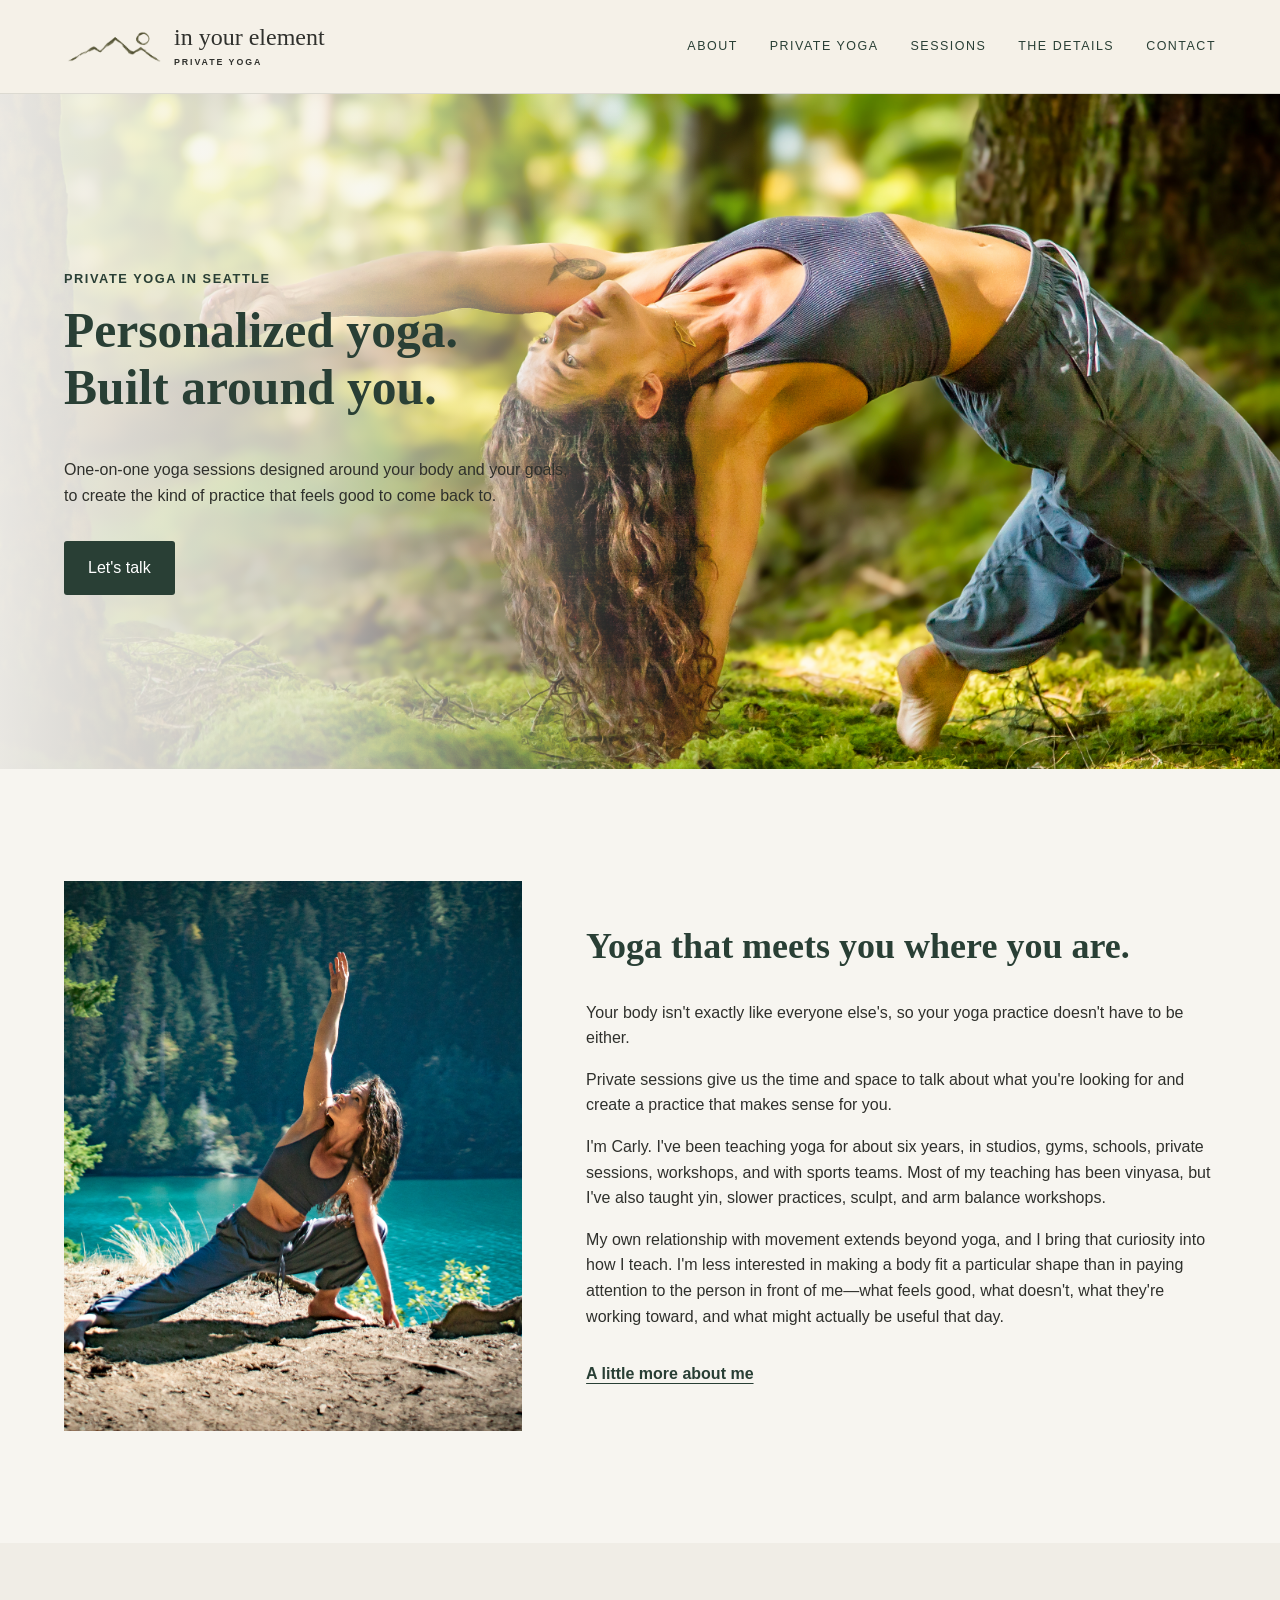
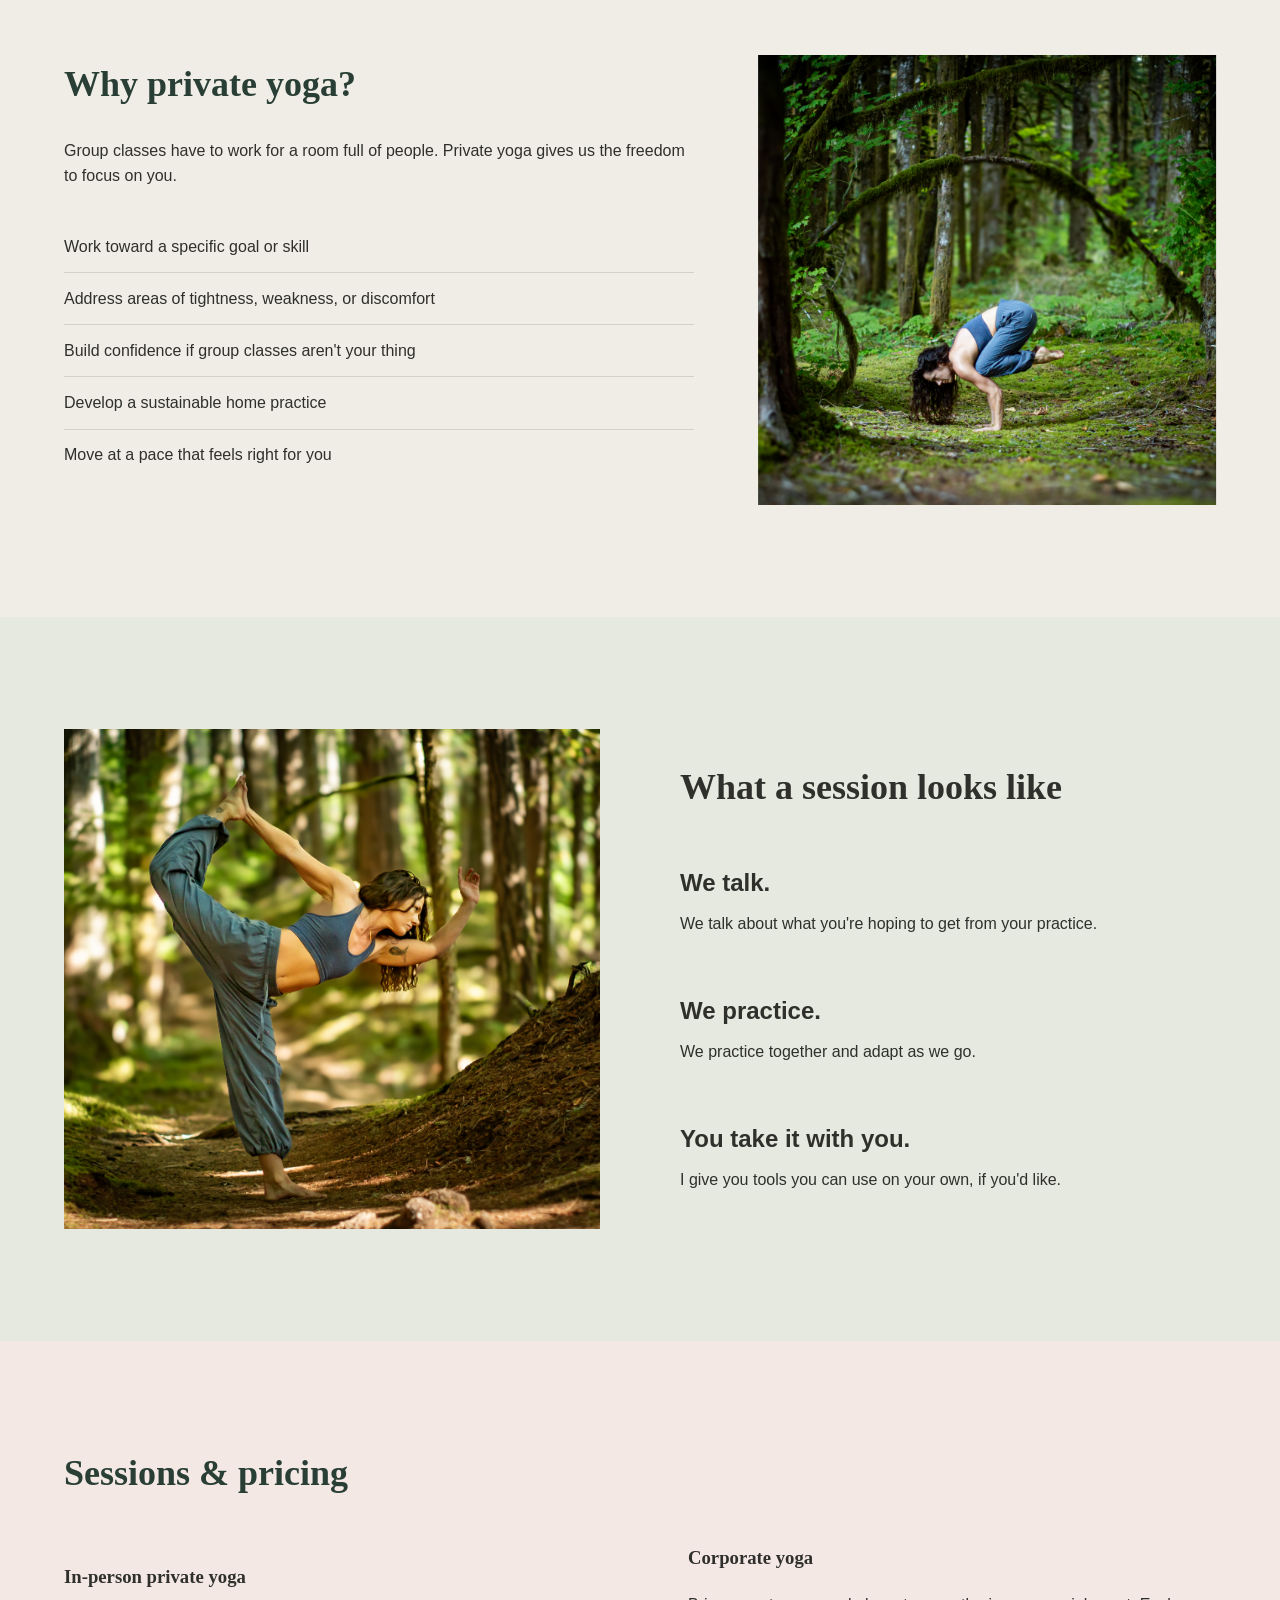
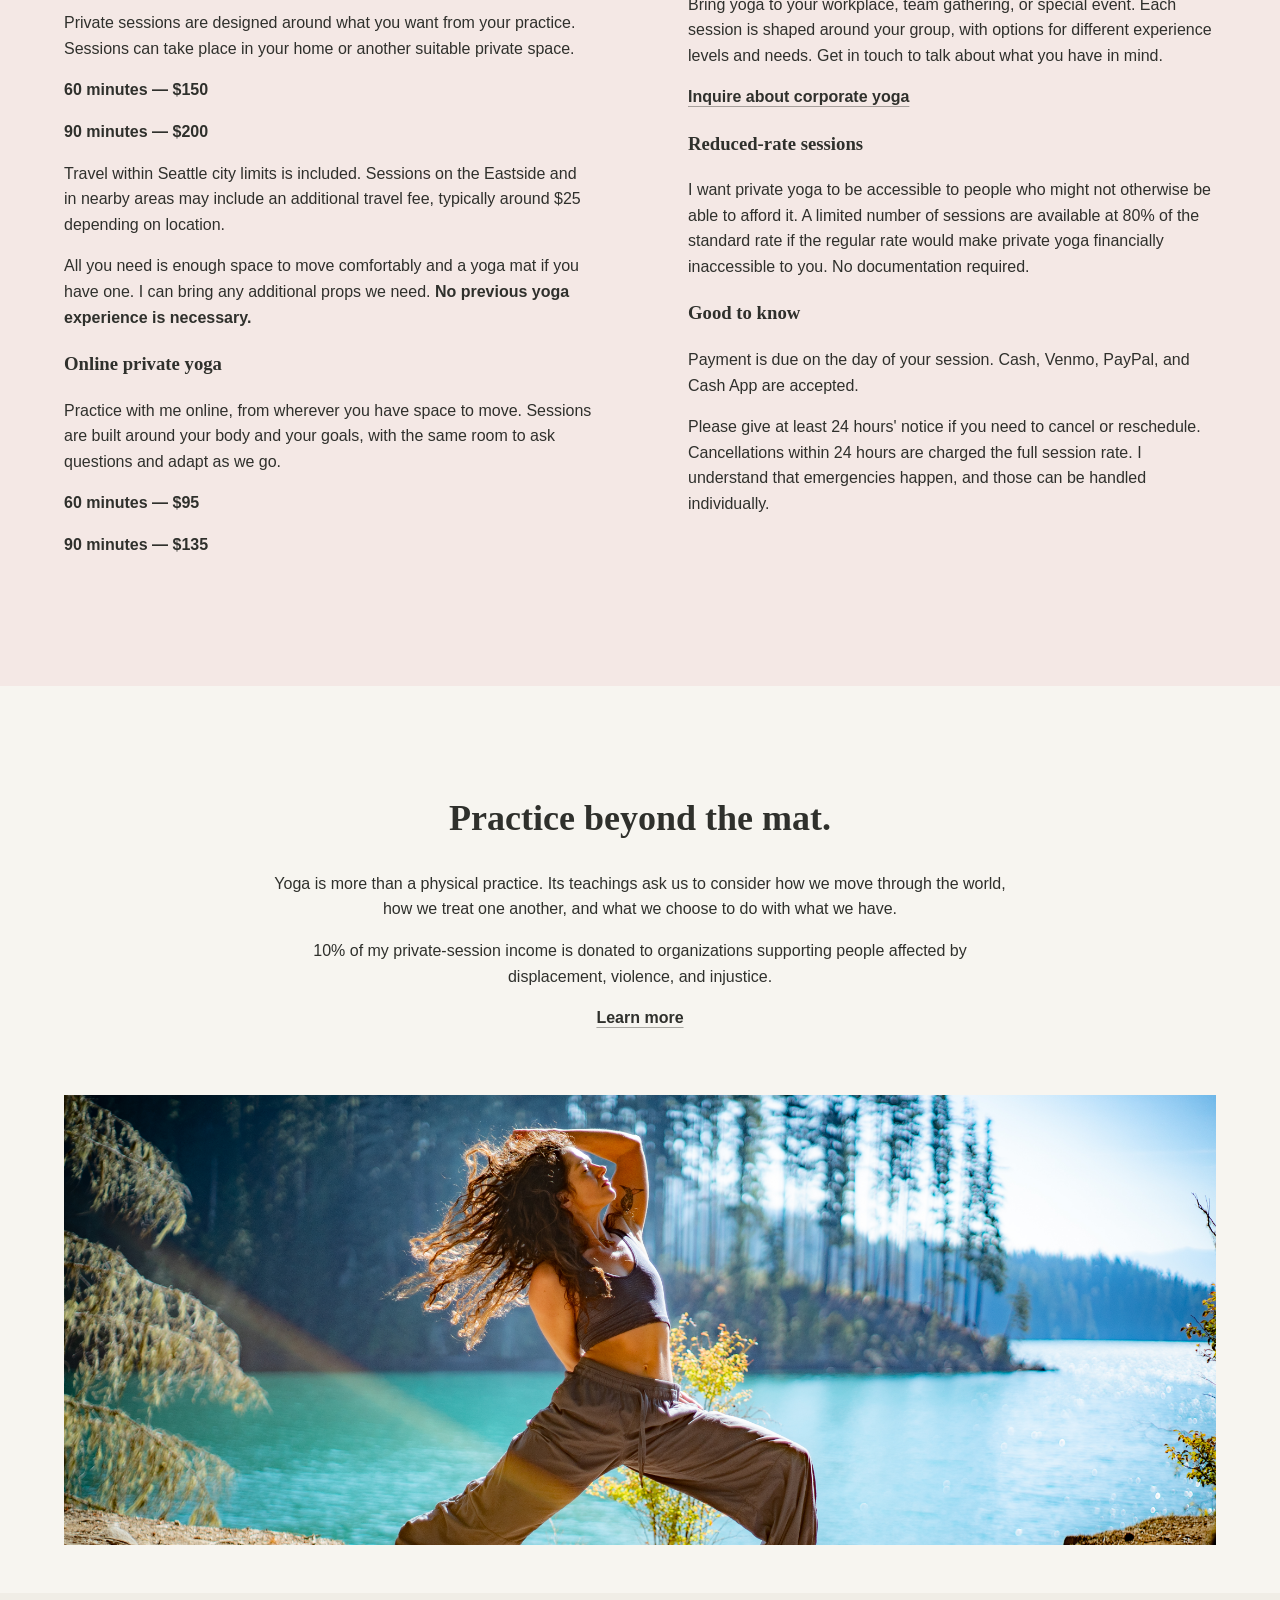
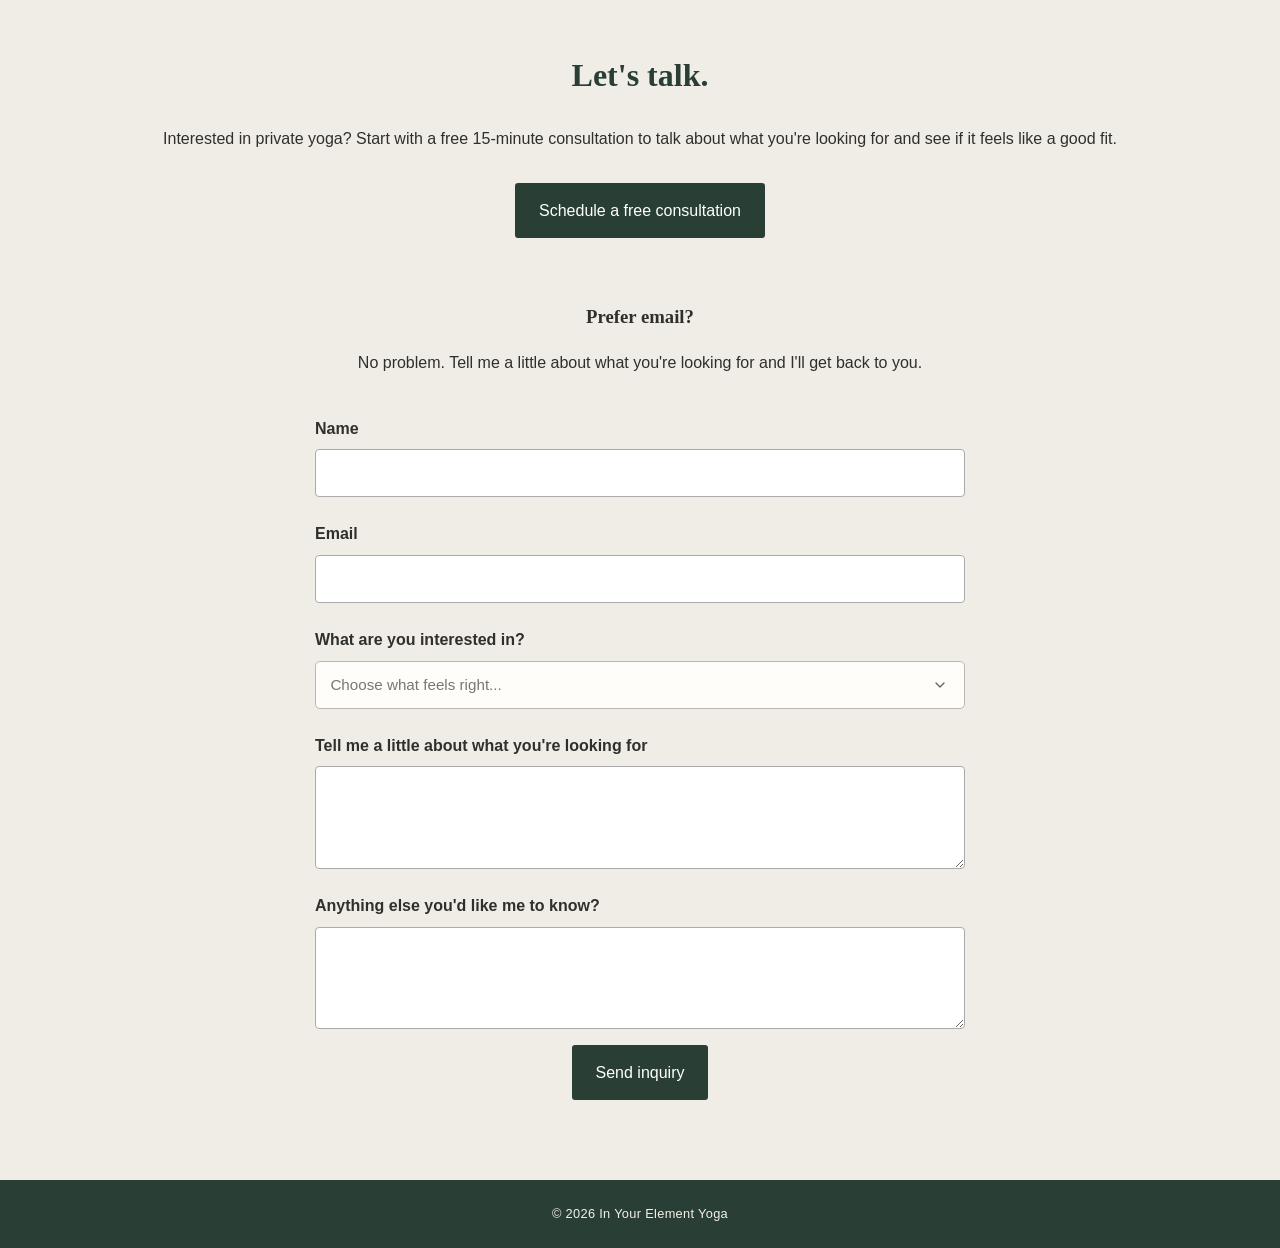
==== commit c9181d15: "about page addition" ====
--- a/index.html
+++ b/index.html
@@ -4,7 +4,7 @@
     <meta charset="UTF-8">
     <meta name="viewport" content="width=device-width, initial-scale=1.0">
     <title>In Your Element | Private Yoga in Seattle</title>
-    <meta name="description" content="One-on-one yoga sessions in the Seattle area, designed around your body and your goals to create a practice that feels good to come back to.">
+<meta name="description" content="Personalized private yoga sessions in Seattle and surrounding areas. Enjoy one-on-one instruction in the comfort of your own home, tailored to your body and goals.">
     <meta name="google-site-verification" content="KM7uHgGnd3a7ydpTiRS03wHaLK8bn1evTCHqCIlCCIc" />
     <link rel="stylesheet" href="style.css">
 <link rel="icon" type="image/png" href="images/favicon.png?v=3"></head>
@@ -103,6 +103,12 @@
                 in front of me—what feels good, what doesn't, what they're working
                 toward, and what might actually be useful that day.
             </p>
+
+
+<a href="about.html" class="about-more-link">
+    A little more about me
+</a>
+
         </div>
 
     </div>
--- a/style.css
+++ b/style.css
@@ -1,1182 +1,1958 @@
-
 /* --------------------
+
    Base styles
+
 -------------------- */
 
 * {
+
     box-sizing: border-box;
+
 }
 
 body {
+
     margin: 0;
+
     font-family: Arial, sans-serif;
+
     color: #2f302c;
+
     background-color: #f7f5f0;
+
     line-height: 1.6;
+
 }
 
 h1,
+
 h2,
+
 p {
+
     margin-top: 0;
+
 }
 
 h1,
+
 h2 {
+
     line-height: 1.15;
+
 }
 
 h1 {
+
     font-size: 3.6rem;
+
     max-width: 800px;
+
 }
 
 h2 {
+
     font-size: 2.25rem;
+
     margin-bottom: 2rem;
+
 }
 
 h1,
+
 h2,
+
 h3 {
+
     font-family: Georgia, serif;
+
 }
 
 p {
+
     max-width: 650px;
+
 }
 
 .mobile-about-image {
+
     display: none;
+
 }
 
 .mobile-nav {
+
     display: none;
-}
-
+
+}
 
 /* --------------------
+
    Navigation
+
 -------------------- */
 
 header {
+
     border-bottom: 1px solid rgba(47, 48, 44, 0.12);
+
     position: sticky;
+
     top: 0;
+
     z-index: 1000;
+
     padding: 1.5rem 5%;
+
     background-color: #f5f1e8;
+
 }
 
 nav {
+
     display: flex;
+
     justify-content: space-between;
+
     align-items: center;
+
     max-width: 1200px;
+
     margin: 0 auto;
+
 }
 
 nav {
+
     flex-direction: row;
+
     justify-content: space-between;
+
     align-items: center;
+
     position: relative;
+
 }
 
 .logo {
+
     color: #2f302c;
+
     text-decoration: none;
+
     font-weight: bold;
+
     font-size: 1.25rem;
+
 }
 
 .nav-links {
+
     display: flex;
+
     gap: 2rem;
-}
-
-
+
+}
 
 .nav-links a {
+
     color: #293f35;
+
     text-decoration: none;
+
     font-family: Arial, sans-serif;
+
     font-size: 0.78rem;
+
     font-weight: 400;
+
     letter-spacing: 0.12em;
+
     text-transform: uppercase;
-}
-
-
+
+}
 
 /* Logo */
 
 .logo {
+
     display: flex;
+
     align-items: center;
+
     gap: 10px;
+
     text-decoration: none;
+
     color: #30312d;
+
 }
 
 .logo-mark {
+
     width: 100px;
+
     height: auto;
+
     flex-shrink: 0;
+
     color: #62684d;
+
 }
 
 .logo-text {
+
     display: flex;
+
     flex-direction: column;
+
     align-items: flex-start;
+
 }
 
 .logo-name {
+
     font-family: Georgia, serif;
+
     font-size: 1.5rem;
+
     font-weight: normal;
+
     line-height: 1.1;
+
     white-space: nowrap;
+
 }
 
 .logo-subtitle {
+
     font-family: Arial, sans-serif;
+
     font-size: 0.55rem;
+
     letter-spacing: 0.22em;
+
     margin-top: 5px;
-}
-
+
+}
 
 /* --------------------
+
    General sections
+
 -------------------- */
 
 section {
+
     padding: 7rem 5%;
+
 }
 
 section > * {
+
     max-width: 1200px;
+
     margin-left: auto;
+
     margin-right: auto;
-}
-
+
+}
 
 /* --------------------
+
    Hero
+
 -------------------- */
 
 .hero {
+
     min-height: 75vh;
+
     display: flex;
+
     align-items: center;
 
 background-image:
+
     linear-gradient(
+
         to right,
+
         rgba(247, 245, 240, 0.94) 0%,
+
         rgba(247, 245, 240, 0.75) 25%,
+
         rgba(247, 245, 240, 0.15) 48%,
+
         rgba(247, 245, 240, 0) 60%
+
     ),
+
     url("images/wild-thing.jpg");
 
 background-size: 100% 100%, 130% auto;
+
 background-position: center, left center;
+
 background-repeat: no-repeat;
+
 }
 
 .hero-content {
+
     width: 45%;
+
     margin-left: 0;
+
     margin-right: auto;
-}
-
+
+}
 
 .hero h1 {
+
     font-size: 3.1rem;
+
     color: #293f35;
-}
-
-
+
+}
 
 .eyebrow {
+
     text-transform: uppercase;
+
     letter-spacing: 0.12em;
+
     font-size: 0.8rem;
+
     font-weight: bold;
+
     color: #293f35;
-}
-
-
+
+}
 
 /* --------------------
+
    Buttons
+
 -------------------- */
 
 .button {
+
     display: inline-block;
+
     margin-top: 1rem;
+
     padding: 0.9rem 1.5rem;
+
     background: #293f35;
+
     color: white;
+
     text-decoration: none;
+
     border-radius: 3px;
 
     font-family: Arial, sans-serif;
+
     font-size: 1rem;
+
     font-weight: normal;
+
 }
 
 /* --------------------
+
    Photo placeholders
+
 -------------------- */
 
 .photo-placeholder {
+
     min-height: 500px;
+
     background-color: #c8c3b8;
+
+    display: flex;
+
+    align-items: center;
+
+    justify-content: center;
+
+}
+
+/* --------------------
+
+   About
+
+-------------------- */
+
+#about {
+
+    display: flex;
+
+    flex-direction: row-reverse;
+
+    gap: 4rem;
+
+    align-items: center;
+
+}
+
+.about-content {
+
+    width: 55%;
+
+}
+
+.about-image {
+
+    width: 40%;
+
+}
+
+.about-image img {
+
+    width: 100%;
+
+    height: 550px;
+
+    object-fit: cover;
+
+    display: block;
+
+}
+
+#about h2,
+
+#private-yoga h2 {
+
+    color: #293f35;
+
+}
+
+/* --------------------
+
+   Private yoga
+
+-------------------- */
+
+#private-yoga {
+
+    display: flex;
+
+    gap: 4rem;
+
+    align-items: center;
+
+    background-color: #f0ede6;
+
+}
+
+.private-yoga-content {
+
+    width: 55%;
+
+}
+
+.private-yoga-image {
+
+    width: 40%;
+
+}
+
+.private-yoga-image img {
+
+    width: 100%;
+
+    height: 450px;
+
+    object-fit: cover;
+
+    display: block;
+
+    transform: scaleX(-1);
+
+}
+
+#private-yoga ul {
+
+    list-style: none;
+
+    padding-left: 0;
+
+    margin-top: 2rem;
+
+}
+
+#private-yoga li {
+
+    padding: 0.8rem 0;
+
+    margin-bottom: 0;
+
+    border-bottom: 1px solid rgba(47, 48, 44, 0.15);
+
+}
+
+#private-yoga li:last-child {
+
+    border-bottom: none;
+
+}
+
+/* --------------------
+
+   Approach
+
+-------------------- */
+
+.steps {
+
+    display: flex;
+
+    gap: 4rem;
+
+}
+
+.step {
+
+    flex: 1;
+
+}
+
+.step h3 {
+
+    font-family: Arial, sans-serif;
+
+    font-size: 1.5rem;
+
+    margin-bottom: 1rem;
+
+}
+
+#approach {
+
+    background-color: #e6e9df;
+
+    display: flex;
+
+    align-items: center;
+
+    gap: 5rem;
+
+}
+
+.approach-image,
+
+.approach-content {
+
+    width: 50%;
+
+}
+
+.approach-image {
+
+    min-height: 500px;
+
+}
+
+#approach .steps {
+
+    display: flex;
+
+    flex-direction: column;
+
+    gap: 2rem;
+
+}
+
+#approach .step h3 {
+
+    margin-bottom: 0.5rem;
+
+}
+
+#approach .step p {
+
+    margin-bottom: 0;
+
+}
+
+.placeholder-image {
+
+    display: flex;
+
+    align-items: center;
+
+    justify-content: center;
+
+    background: #dedbd3;
+
+    color: #6b6b65;
+
+    font-size: 0.85rem;
+
+    text-transform: uppercase;
+
+    letter-spacing: 0.1em;
+
+}
+
+.approach-image img {
+
+    width: 100%;
+
+    height: 500px;
+
+    object-fit: cover;
+
+    display: block;
+
+}
+
+/* --------------------
+
+   Pricing
+
+-------------------- */
+
+#pricing {
+
+    background: #f4e8e5;
+
+}
+
+#pricing h2 {
+
+    color: #293f35;
+
+}
+
+.pricing-content {
+
+    max-width: 1200px;
+
+    margin: 0 auto;
+
+}
+
+.pricing-columns {
+
+    display: flex;
+
+    gap: 6rem;
+
+    align-items: flex-start;
+
+}
+
+.pricing-main,
+
+.pricing-details {
+
+    width: 50%;
+
+}
+
+.pricing-main p,
+
+.pricing-details p {
+
+    max-width: none;
+
+}
+
+.pricing-content > h2 {
+
+    margin-bottom: 3rem;
+
+}
+
+.pricing-details h3:first-child {
+
+    margin-top: 0;
+
+}
+
+/* --------------------
+
+   Values
+
+-------------------- */
+
+#values {
+
+    background: #f7f5f0;
+
+    text-align: center;
+
+        padding-bottom: 3rem;
+
+}
+
+#values a, #pricing a {
+
+    color: #2f302c;
+
+    text-decoration-color: rgba(47, 48, 44, 0.4);
+
+    text-underline-offset: 4px;
+
+    font-weight: 600;
+
+}
+
+.values-content {
+
+    max-width: 750px;
+
+    margin: 0 auto 4rem;
+
+}
+
+.values-image {
+
+    max-width: 1200px;
+
+    min-height: 450px;
+
+    margin: 0 auto;
+
+}
+
+.values-image img {
+
+    width: 100%;
+
+    height: 450px;
+
+    object-fit: cover;
+
+    display: block;
+
+}
+
+#values p {
+
+    max-width: 750px;
+
+    margin-left: auto;
+
+    margin-right: auto;
+
+    text-align: center;
+
+}
+
+/* --------------------
+
+   Contact
+
+-------------------- */
+
+#contact {
+
+    text-align: center;
+
+    padding: 4rem 5% 5rem;
+
+    background: #f0ede6;
+
+}
+
+#contact h2 {
+
+    color: #293f35;
+
+    font-size: 2rem;
+
+}
+
+.email-inquiry {
+
+    max-width: 650px;
+
+    margin: 4rem auto 0;
+
+    text-align: left;
+
+}
+
+.email-inquiry h3,
+
+.email-inquiry > p {
+
+    text-align: center;
+
+}
+
+.email-inquiry form {
+
+    display: flex;
+
+    flex-direction: column;
+
+}
+
+.email-inquiry label {
+
+    margin-top: 1.5rem;
+
+    margin-bottom: 0.5rem;
+
+    font-weight: 600;
+
+}
+
+.email-inquiry input,
+
+.email-inquiry textarea,
+
+.email-inquiry select {
+
+    width: 100%;
+
+    padding: 0.75rem;
+
+    font: inherit;
+
+    background-color: #ffffff;
+
+    border: 1px solid #aaa;
+
+    border-radius: 4px;
+
+    box-sizing: border-box;
+
+}
+
+.email-inquiry input {
+
+    height: 48px;
+
+}
+
+.email-inquiry textarea {
+
+    min-height: 100px;
+
+    resize: vertical;
+
+}
+
+.email-inquiry button {
+
+    align-self: center;
+
+    appearance: none;
+
+    -webkit-appearance: none;
+
+    border: none;
+
+    box-shadow: none;
+
+    background-color: #293f35;
+
+    color: #ffffff;
+
+    font-family: Arial, sans-serif;
+
+    font-size: 1rem;
+
+    font-weight: 400;
+
+    line-height: 1.6;
+
+    padding: 0.9rem 1.5rem;
+
+    border-radius: 3px;
+
+    cursor: pointer;
+
+}
+
+.email-inquiry select {
+
+    appearance: none;
+
+    -webkit-appearance: none;
+
+    width: 100%;
+
+    height: 48px;
+
+    padding: 0 2.75rem 0 0.9rem;
+
+    background-color: #fffdf9;
+
+    border: 1px solid #b9b7ae;
+
+    border-radius: 5px;
+
+    color: #77796f;
+
+    font: inherit;
+
+    font-size: 0.95rem;
+
+    cursor: pointer;
+
+    background-image: url("data:image/svg+xml,%3Csvg xmlns='http://www.w3.org/2000/svg' width='16' height='16' viewBox='0 0 24 24' fill='none' stroke='%235c6b5e' stroke-width='2' stroke-linecap='round' stroke-linejoin='round'%3E%3Cpath d='m6 9 6 6 6-6'/%3E%3C/svg%3E");
+
+    background-repeat: no-repeat;
+
+    background-position: right 1rem center;
+
+    background-size: 16px;
+
+}
+
+.email-inquiry select:focus-visible {
+
+    outline: 2px solid #718c79;
+
+    outline-offset: 2px;
+
+}
+
+.email-inquiry select:has(option:checked[value=""]) {
+
+    color: #77796f;
+
+}
+
+.email-inquiry select:not(:has(option:checked[value=""])) {
+
+    color: #343832;
+
+}
+
+/* --------------------
+
+   Lists
+
+-------------------- */
+
+ul,
+
+ol {
+
+    max-width: 650px;
+
+    padding-left: 1.5rem;
+
+}
+
+li {
+
+    margin-bottom: 0.75rem;
+
+}
+
+/* --------------------
+
+   Footer
+
+-------------------- */
+
+footer {
+
+    background-color: #293f35;
+
+    color: #f5f1e8;
+
+    padding: 1.5rem 1rem;
+
+    font-family: Arial, sans-serif;
+
+    font-size: 0.8rem;
+
+    font-weight: 400;
+
+    letter-spacing: 0.025em;
+
+    display: flex;
+
+    justify-content: center;
+
+    align-items: center;
+
+}
+
+footer p {
+
+    margin: 0;
+
+    text-align: center;
+
+}
+
+/* --------------------
+
+   Thank You Page
+
+-------------------- */
+
+.thank-you {
+
+    min-height: 100vh;
+
+    display: flex;
+
+    align-items: center;
+
+    justify-content: center;
+
+    padding: 3rem 5%;
+
+    background-color: #f7f5f0;
+
+    text-align: center;
+
+}
+
+.thank-you-content {
+
+    max-width: 650px;
+
+}
+
+.thank-you h1 {
+
+    font-size: 2.75rem;
+
+    margin-bottom: 1.5rem;
+
+}
+
+.thank-you p {
+
+    margin-left: auto;
+
+    margin-right: auto;
+
+    margin-bottom: 1.5rem;
+
+}
+
+/* --------------------------
+
+       Giving page
+
+----------------------------- */
+
+main .giving-intro,
+
+main .yamas,
+
+main .giving-practice,
+
+main .giving-organizations,
+
+main .giving-invitation {
+
+    padding-top: 2.5rem;
+
+    padding-bottom: 2.5rem;
+
+}
+
+.giving-content {
+
+    max-width: 850px;
+
+    margin: 0 auto;
+
+}
+
+.giving-content p {
+
+    max-width: none;
+
+}
+
+.giving-organization h3 {
+
+    text-align: center;
+
+}
+
+.giving-invitation .button {
+
+    display: table;
+
+    margin: 2rem auto 0;
+
+}
+
+/* Giving page section backgrounds */
+
+.giving-intro,
+
+.yamas,
+
+.giving-organizations{
+
+    background-color: #f7f5f0;
+
+}
+
+.yamas {
+
+    background-color: #eeeae3;
+
+}
+
+.giving-practice {
+
+    background-color: #e8ede7;
+
+}
+
+.giving-invitation {
+
+background-color: #f3e8e5;
+
+}
+
+/* Giving page heading colors */
+
+.giving-intro h1,
+
+.yamas h2,
+
+.giving-organizations h2 {
+
+    color: #293f35;
+
+}
+
+/* Giving page introduction image */
+
+.giving-intro .olive-tree-image {
+
+    width: 100%;
+
+    max-width: 700px;
+
+    margin: 2.5rem auto 0;
+
+}
+
+.giving-intro .olive-tree-image img {
+
+    width: 100%;
+
+    height: auto;
+
+    display: block;
+
+}
+
+.giving-intro .olive-tree-image figcaption {
+
+    font-size: 0.75rem;
+
+    line-height: 1.5;
+
+    margin-top: 0.75rem;
+
+    color: #666;
+
+    text-align: center;
+
+}
+
+/* Intro */
+
+.giving-intro {
+
+    padding-top: 4rem;
+
+}
+
+.giving-intro h1 {
+
+    max-width: none;
+
+    white-space: nowrap;
+
+    margin-bottom: 2rem;
+
+}
+
+/* Yamas */
+
+.yamas h2 {
+
+    margin-bottom: 0;
+
+}
+
+/* Organizations */
+
+.organization-logo {
+
+    display: block;
+
+    margin-bottom: 1.5rem;
+
+}
+
+.organization-logo img {
+
+    display: block;
+
+    width: 100%;
+
+    max-width: 260px;
+
+    height: 160px;
+
+    object-fit: contain;
+
+    margin: 0 auto;
+
+}
+
+/* Desktop layouts */
+
+.giving-organization {
+
+    min-width: 0;
+
+}
+
+.giving-organization h3,
+
+.giving-organization p,
+
+.giving-organization a {
+
+    overflow-wrap: anywhere;
+
+}
+
+.giving-organization > a:not(.organization-logo) {
+
+    color: #2f302c;
+
+    text-decoration-color: rgba(47, 48, 44, 0.4);
+
+    text-underline-offset: 4px;
+
+    font-weight: 600;
+
+    display: block;
+
+    text-align: center;
+
+    margin-bottom: 2rem;
+
+}
+
+/* ===================================
+   ABOUT PAGE (isolated from homepage)
+   =================================== */
+
+main.about-page .about-intro { background-color: #f7f5f0; }
+main.about-page .about-teaching { background-color: #eeeae3; }
+main.about-page .about-approach { background-color: #e8ede7; }
+
+main.about-page .about-intro,
+main.about-page .about-teaching,
+main.about-page .about-approach {
+    padding: 4rem 1.5rem;
+}
+
+main.about-page .about-content {
+    width: 100%;
+    max-width: 680px;
+    margin: 0 auto;
+}
+
+main.about-page .about-content p {
+    max-width: none;
+    line-height: 1.8;
+    margin-bottom: 1.5rem;
+}
+
+main.about-page .about-content h1,
+main.about-page .about-content h2 {
+    color: #293f35;
+    margin-bottom: 2rem;
+}
+
+main.about-page .about-intro h1 {
+    font-size: clamp(2rem, 4vw, 3.5rem);
+    line-height: 1.15;
+    white-space: normal;
+    max-width: 100%;
+}
+
+main.about-page .about-intro .eyebrow { margin-bottom: 1rem; }
+
+main.about-page .about-statement {
+    font-size: 1.25rem;
+    font-weight: 500;
+    color: #293f35;
+}
+
+main.about-page .about-approach .button {
+    display: table;
+    margin: 2.5rem auto 0;
+}
+
+main.about-page .about-photo-layout {
+    display: flow-root;
+    margin: 2.5rem 0;
+}
+
+main.about-page .about-photo-placeholder {
+    float: left;
+    width: 38%;
+    aspect-ratio: 3 / 4;
+    margin: 0 2rem 1.5rem 0;
+    background-color: #e8ede7;
     display: flex;
     align-items: center;
     justify-content: center;
-}
-
+    border-radius: 4px;
+}
+
+main.about-page .about-photo-placeholder span {
+    color: #293f35;
+    font-size: 0.85rem;
+    opacity: 0.7;
+}
+
+/* Homepage About link */
+#about .about-more-link {
+    display: inline-block;
+    margin-top: 1rem;
+    color: #293f35;
+    font-weight: 600;
+    text-decoration: underline;
+    text-underline-offset: 4px;
+}
+
+#about .about-more-link:hover { opacity: 0.7; }
 
 /* --------------------
-   About
+
+   Tablet / smaller screens
+
 -------------------- */
 
-#about {
+@media (max-width: 1000px) {
+
+    .hero-content {
+
+        width: 55%;
+
+    }
+
+    .hero h1 {
+
+        font-size: 2.35rem;
+
+    }
+
+    #about {
+
+        flex-direction: column;
+
+    }
+
+    .about-content,
+
+    .about-image {
+
+        width: 100%;
+
+    }
+
+    .about-image img {
+
+        height: 400px;
+
+    }
+
+    #private-yoga {
+
+    flex-direction: column;
+
+}
+
+.private-yoga-content,
+
+.private-yoga-image {
+
+    width: 100%;
+
+}
+
+    .about-content,
+
+    .private-yoga-content {
+
+        max-width: 800px;
+
+        margin-left: auto;
+
+        margin-right: auto;
+
+    }
+
+    .steps {
+
+    flex-direction: column;
+
+    gap: 3rem;
+
+    max-width: 800px;
+
+    margin-left: auto;
+
+    margin-right: auto;
+
+}
+
+}
+
+/* --------------------
+
+   Mobile
+
+-------------------- */
+
+@media (max-width: 700px) {
+
+    .hero h1 {
+
+        font-size: 1.9rem;
+
+    }
+
+.hero {
+
+    min-height: 0;
+
+    padding: 0;
+
     display: flex;
-    flex-direction: row-reverse;
-    gap: 4rem;
+
+    flex-direction: column;
+
+    align-items: stretch;
+
+    background-image: none;
+
+    background-color: #f7f5f0;
+
+}
+
+.hero-content {
+
+    width: 100%;
+
+    margin: 0;
+
+    padding: 3rem 6%;
+
+    box-sizing: border-box;
+
+}
+
+.hero::after {
+
+    content: "";
+
+    display: block;
+
+    width: 100%;
+
+    height: 300px;
+
+    background-image: url("images/wild-thing.jpg");
+
+    background-size: cover;
+
+    background-position: center;
+
+    background-repeat: no-repeat;
+
+}
+
+    h2 {
+
+        font-size: 2rem;
+
+    }
+
+    header {
+
+    padding: 1rem 6%;
+
+    }
+
+    nav {
+
+        flex-direction: row;
+
+        justify-content: space-between;
+
+        align-items: center;
+
+        gap: 0.5rem;
+
+    }
+
+    .mobile-nav {
+
+    display: block;
+
+    width: auto;
+
+}
+
+.mobile-nav summary {
+
+    list-style: none;
+
+    cursor: pointer;
+
+}
+
+.mobile-nav summary::-webkit-details-marker {
+
+    display: none;
+
+}
+
+    .nav-links {
+
+        width: 100%;
+
+        gap: 1rem;
+
+        font-size: 0.85rem;
+
+        flex-wrap: wrap;
+
+        justify-content: center;
+
+    }
+
+    .nav-links a {
+
+    flex-basis: 26%;
+
+    text-align: center;
+
+}
+
+    section {
+
+        padding: 5rem 6%;
+
+    }
+
+    .about-content,
+
+    .about-image {
+
+        width: 100%;
+
+    }
+
+    .about-image img {
+
+    height: 250px;
+
+}
+
+    #about {
+
+        flex-direction: column;
+
+    }
+
+    .private-yoga-image img {
+
+    height: 250px;
+
+}
+
+    .private-yoga-content,
+
+    .private-yoga-image {
+
+        width: 100%;
+
+    }
+
+    #private-yoga {
+
+        flex-direction: column;
+
+    }
+
+    #contact form {
+
+    width: 100%;
+
+}
+
+#contact .form-group {
+
+    display: block;
+
+    width: 100%;
+
+    margin-bottom: 1.5rem;
+
+    text-align: left;
+
+}
+
+#contact .form-group label {
+
+    display: block;
+
+    width: 100%;
+
+    margin-bottom: 0.5rem;
+
+}
+
+#contact .form-group input,
+
+#contact .form-group textarea {
+
+    display: block;
+
+    width: 100%;
+
+}
+
+#approach {
+
+    flex-direction: column;
+
+    gap: 3rem;
+
+}
+
+.approach-content,
+
+.approach-image {
+
+    width: 100%;
+
+}
+
+.approach-content {
+
+    order: 1;
+
+}
+
+.approach-image {
+
+    order: 2;
+
+    min-height: 350px;
+
+}
+
+#approach .steps {
+
+    width: 100%;
+
+}
+
+.values-image {
+
+    width: 100%;
+
+    min-height: 0;
+
+    height: 220px;
+
+}
+
+.desktop-about-image {
+
+    display: none;
+
+}
+
+.mobile-about-image {
+
+    display: block;
+
+    width: 100%;
+
+    margin: 3rem 0;
+
+}
+
+.mobile-about-image img {
+
+    width: 100%;
+
+    height: 350px;
+
+    object-fit: cover;
+
+}
+
+.values-image img {
+
+    height: 220px;
+
+}
+
+.approach-image img {
+
+    height: 350px;
+
+}
+
+.pricing-columns {
+
+    flex-direction: column;
+
+    gap: 2rem;
+
+}
+
+.pricing-main,
+
+.pricing-details {
+
+    width: 100%;
+
+}
+
+.desktop-nav {
+
+    display: none;
+
+}
+
+.mobile-nav {
+
+    display: block;
+
+}
+
+.mobile-nav summary {
+
+    font-size: 0px;
+
+    line-height: 1;
+
+    cursor: pointer;
+
+    list-style: none;
+
+    min-width: 44px;
+
+    min-height: 44px;
+
+    display: flex;
+
     align-items: center;
-}
-
-.about-content {
-    width: 55%;
-}
-
-.about-image {
-    width: 40%;
-}
-
-.about-image img {
-    width: 100%;
-    height: 550px;
-    object-fit: cover;
+
+    justify-content: center;
+
+}
+
+.mobile-nav-links {
+
+    position: absolute;
+
+    top: 100%;
+
+    right: -6vw;
+
+    width: 100vw;
+
+    background: rgba(245, 241, 232, 0.92);
+
+    padding: 1rem 6%;
+
+    display: flex;
+
+    flex-direction: column;
+
+    gap: 0.6rem;
+
+    z-index: 100;
+
+}
+
+.mobile-nav-links a {
+
+    color: #2f302c;
+
+    text-decoration: none;
+
+    font-family: Arial, sans-serif;
+
+    font-size: 0.85rem;
+
+    font-weight: 400;
+
+    letter-spacing: 0.1em;
+
+    text-transform: uppercase;
+
+    text-align: right;
+
+}
+
+.hamburger-icon,
+
+.hamburger-icon::before,
+
+.hamburger-icon::after {
+
     display: block;
-}
-
-
-#about h2,
-#private-yoga h2 {
-    color: #293f35;
-}
-
-
-
-/* --------------------
-   Private yoga
--------------------- */
-
-#private-yoga {
-    display: flex;
-    gap: 4rem;
-    align-items: center;
-    background-color: #f0ede6;
-}
-
-.private-yoga-content {
-    width: 55%;
-}
-
-.private-yoga-image {
-    width: 40%;
-}
-
-.private-yoga-image img {
-    width: 100%;
-    height: 450px;
-    object-fit: cover;
-    display: block;
-    transform: scaleX(-1);
-}
-
-#private-yoga ul {
-    list-style: none;
-    padding-left: 0;
-    margin-top: 2rem;
-}
-
-#private-yoga li {
-    padding: 0.8rem 0;
-    margin-bottom: 0;
-    border-bottom: 1px solid rgba(47, 48, 44, 0.15);
-}
-
-#private-yoga li:last-child {
-    border-bottom: none;
-}
-
-/* --------------------
-   Approach
--------------------- */
-
-.steps {
-    display: flex;
-    gap: 4rem;
-}
-
-.step {
-    flex: 1;
-}
-
-.step h3 {
-    font-family: Arial, sans-serif;
-    font-size: 1.5rem;
-    margin-bottom: 1rem;
-}
-
-#approach {
-    background-color: #e6e9df;
-    display: flex;
-    align-items: center;
-    gap: 5rem;
-}
-
-.approach-image,
-.approach-content {
-    width: 50%;
-}
-
-.approach-image {
-    min-height: 500px;
-}
-
-#approach .steps {
-    display: flex;
-    flex-direction: column;
-    gap: 2rem;
-}
-
-#approach .step h3 {
-    margin-bottom: 0.5rem;
-}
-
-#approach .step p {
-    margin-bottom: 0;
-}
-
-.placeholder-image {
-    display: flex;
-    align-items: center;
-    justify-content: center;
-    background: #dedbd3;
-    color: #6b6b65;
-    font-size: 0.85rem;
-    text-transform: uppercase;
-    letter-spacing: 0.1em;
-}
-
-.approach-image img {
-    width: 100%;
-    height: 500px;
-    object-fit: cover;
-    display: block;
-}
-/* --------------------
-   Pricing
--------------------- */
-
-
-
-#pricing {
-    background: #f4e8e5;
-}
-
-
-#pricing h2 {
-    color: #293f35;
-}
-
-.pricing-content {
-    max-width: 1200px;
-    margin: 0 auto;
-}
-
-.pricing-columns {
-    display: flex;
-    gap: 6rem;
-    align-items: flex-start;
-}
-
-.pricing-main,
-.pricing-details {
-    width: 50%;
-}
-
-.pricing-main p,
-.pricing-details p {
-    max-width: none;
-}
-
-.pricing-content > h2 {
-    margin-bottom: 3rem;
-}
-
-.pricing-details h3:first-child {
-    margin-top: 0;
-}
-
-
-/* --------------------
-   Values
--------------------- */
-
-#values {
-    background: #f7f5f0;
-    text-align: center;
-        padding-bottom: 3rem;
-}
-
-#values a, #pricing a {
-    color: #2f302c;
-    text-decoration-color: rgba(47, 48, 44, 0.4);
-    text-underline-offset: 4px;
-    font-weight: 600;
-}
-
-.values-content {
-    max-width: 750px;
-    margin: 0 auto 4rem;
-}
-
-.values-image {
-    max-width: 1200px;
-    min-height: 450px;
-    margin: 0 auto;
-}
-
-.values-image img {
-    width: 100%;
-    height: 450px;
-    object-fit: cover;
-    display: block;
-}
-
-#values p {
-    max-width: 750px;
-    margin-left: auto;
-    margin-right: auto;
-    text-align: center;
-}
-
-/* --------------------
-   Contact
--------------------- */
-
-#contact {
-    text-align: center;
-    padding: 4rem 5% 5rem;
-    background: #f0ede6;
-}
-
-#contact h2 {
-    color: #293f35;
-    font-size: 2rem;
-}
-
-.email-inquiry {
-    max-width: 650px;
-    margin: 4rem auto 0;
-    text-align: left;
-}
-
-.email-inquiry h3,
-.email-inquiry > p {
-    text-align: center;
-}
-
-.email-inquiry form {
-    display: flex;
-    flex-direction: column;
-}
-
-.email-inquiry label {
+
+    width: 30px;
+
+    height: 2px;
+
+    background-color: #30312d;
+
+    border-radius: 2px;
+
+}
+
+.hamburger-icon {
+
+    position: relative;
+
+}
+
+.hamburger-icon::before,
+
+.hamburger-icon::after {
+
+    content: "";
+
+    position: absolute;
+
+    left: 0;
+
+}
+
+.hamburger-icon::before {
+
+    top: -8px;
+
+}
+
+.hamburger-icon::after {
+
+    top: 8px;
+
+}
+
+.giving-intro h1 {
+
+    font-size: 2.5rem;
+
+    white-space: normal;
+
+}
+
+    .logo-text {
+
+        display: none;
+
+    }
+
+    .logo-mark {
+
+        width: 110px;
+
+    }
+
+    .giving-intro .olive-tree-image {
+
+        float: none;
+
+        width: 100%;
+
+        max-width: 450px;
+
+        margin: 2rem auto 0;
+
+    }
+
+    .giving-organization + .giving-organization {
+
     margin-top: 1.5rem;
-    margin-bottom: 0.5rem;
-    font-weight: 600;
-}
-
-.email-inquiry input,
-.email-inquiry textarea,
-.email-inquiry select {
-    width: 100%;
-    padding: 0.75rem;
-    font: inherit;
-    background-color: #ffffff;
-    border: 1px solid #aaa;
-    border-radius: 4px;
-    box-sizing: border-box;
-}
-
-.email-inquiry input {
-    height: 48px;
-}
-
-.email-inquiry textarea {
-    min-height: 100px;
-    resize: vertical;
-}
-
-
-.email-inquiry button {
-    align-self: center;
-    appearance: none;
-    -webkit-appearance: none;
-    border: none;
-    box-shadow: none;
-    background-color: #293f35;
-    color: #ffffff;
-    font-family: Arial, sans-serif;
-    font-size: 1rem;
-    font-weight: 400;
-    line-height: 1.6;
-    padding: 0.9rem 1.5rem;
-    border-radius: 3px;
-    cursor: pointer;
-}
-
-
-.email-inquiry select {
-    appearance: none;
-    -webkit-appearance: none;
-
-    width: 100%;
-    height: 48px;
-    padding: 0 2.75rem 0 0.9rem;
-
-    background-color: #fffdf9;
-    border: 1px solid #b9b7ae;
-    border-radius: 5px;
-
-    color: #77796f;
-    font: inherit;
-    font-size: 0.95rem;
-
-    cursor: pointer;
-
-    background-image: url("data:image/svg+xml,%3Csvg xmlns='http://www.w3.org/2000/svg' width='16' height='16' viewBox='0 0 24 24' fill='none' stroke='%235c6b5e' stroke-width='2' stroke-linecap='round' stroke-linejoin='round'%3E%3Cpath d='m6 9 6 6 6-6'/%3E%3C/svg%3E");
-    background-repeat: no-repeat;
-    background-position: right 1rem center;
-    background-size: 16px;
-}
-
-.email-inquiry select:focus-visible {
-    outline: 2px solid #718c79;
-    outline-offset: 2px;
-}
-
-.email-inquiry select:has(option:checked[value=""]) {
-    color: #77796f;
-}
-
-.email-inquiry select:not(:has(option:checked[value=""])) {
-    color: #343832;
-}
-/* --------------------
-   Lists
--------------------- */
-
-ul,
-ol {
-    max-width: 650px;
-    padding-left: 1.5rem;
-}
-
-li {
-    margin-bottom: 0.75rem;
-}
-
-
-
-/* --------------------
-   Footer
--------------------- */
-
-footer {
-    background-color: #293f35;
-    color: #f5f1e8;
-    padding: 1.5rem 1rem;
-    font-family: Arial, sans-serif;
-    font-size: 0.8rem;
-    font-weight: 400;
-    letter-spacing: 0.025em;
-
-    display: flex;
-    justify-content: center;
-    align-items: center;
-}
-
-footer p {
-    margin: 0;
-    text-align: center;
-}
-
-
-
-/* --------------------
-   Thank You Page
--------------------- */
-
-.thank-you {
-    min-height: 100vh;
-    display: flex;
-    align-items: center;
-    justify-content: center;
-    padding: 3rem 5%;
-    background-color: #f7f5f0;
-    text-align: center;
-}
-
-.thank-you-content {
-    max-width: 650px;
-}
-
-.thank-you h1 {
-    font-size: 2.75rem;
-    margin-bottom: 1.5rem;
-}
-
-.thank-you p {
-    margin-left: auto;
-    margin-right: auto;
-    margin-bottom: 1.5rem;
-}
-
-/* --------------------------
-       Giving page
------------------------------ */
-
-main .giving-intro,
-main .yamas,
-main .giving-practice,
-main .giving-organizations,
-main .giving-invitation {
-    padding-top: 2.5rem;
-    padding-bottom: 2.5rem;
-}
-
-.giving-content {
-    max-width: 850px;
-    margin: 0 auto;
-}
-
-.giving-content p {
-    max-width: none;
-}
-
-.giving-organization h3 {
-    text-align: center;
-}
-
-.giving-invitation .button {
-    display: table;
-    margin: 2rem auto 0;
-}
-
-
-/* Giving page section backgrounds */
-
-
-.giving-intro,
-.yamas,
-.giving-organizations{
-    background-color: #f7f5f0;
-}
-
-.yamas {
-    background-color: #eeeae3;
-}
-
-.giving-practice {
-    background-color: #e8ede7;
-}
-
-.giving-invitation {
-background-color: #f3e8e5;
-}
-
-
-/* Giving page heading colors */
-
-.giving-intro h1,
-.yamas h2,
-.giving-organizations h2 {
-    color: #293f35;
-}
-
-/* Giving page introduction image */
-
-.giving-intro .olive-tree-image {
-    width: 100%;
-    max-width: 700px;
-    margin: 2.5rem auto 0;
-}
-
-.giving-intro .olive-tree-image img {
-    width: 100%;
-    height: auto;
-    display: block;
-}
-
-.giving-intro .olive-tree-image figcaption {
-    font-size: 0.75rem;
-    line-height: 1.5;
-    margin-top: 0.75rem;
-    color: #666;
-    text-align: center;
-}
-
-
-
-/* Intro */
-
-.giving-intro {
-    padding-top: 4rem;
-}
-
-.giving-intro h1 {
-    max-width: none;
-    white-space: nowrap;
-    margin-bottom: 2rem;
-}
-
-
-
-/* Yamas */
-
-.yamas h2 {
-    margin-bottom: 0;
-}
-
-/* Organizations */
-
-.organization-logo {
-    display: block;
-    margin-bottom: 1.5rem;
-}
-
-.organization-logo img {
-    display: block;
-    width: 100%;
-    max-width: 260px;
-    height: 160px;
-    object-fit: contain;
-    margin: 0 auto;
-}
-
-/* Desktop layouts */
-
-.giving-organization {
-    min-width: 0;
-}
-
-.giving-organization h3,
-.giving-organization p,
-.giving-organization a {
-    overflow-wrap: anywhere;
-}
-
-.giving-organization > a:not(.organization-logo) {
-    color: #2f302c;
-    text-decoration-color: rgba(47, 48, 44, 0.4);
-    text-underline-offset: 4px;
-    font-weight: 600;
-    display: block;
-    text-align: center;
-    margin-bottom: 2rem;
-}
-
-
-/* --------------------
-   Tablet / smaller screens
--------------------- */
-
-@media (max-width: 1000px) {
-
-    .hero-content {
-        width: 55%;
-    }
-
-    .hero h1 {
-        font-size: 2.35rem;
-    }
-
-    #about {
-        flex-direction: column;
-    }
-
-    .about-content,
-    .about-image {
-        width: 100%;
-    }
-
-    .about-image img {
-        height: 400px;
-    }
-
-    #private-yoga {
-    flex-direction: column;
-}
-
-.private-yoga-content,
-.private-yoga-image {
-    width: 100%;
-}
-    .about-content,
-    .private-yoga-content {
-        max-width: 800px;
-        margin-left: auto;
-        margin-right: auto;
-    }
-
-    .steps {
-    flex-direction: column;
-    gap: 3rem;
-    max-width: 800px;
-    margin-left: auto;
-    margin-right: auto;
-}
-}
-
-
-
-/* --------------------
-   Mobile
--------------------- */
-
-@media (max-width: 700px) {
-
-    .hero h1 {
-        font-size: 1.9rem;
-    }
-
-
-.hero {
-    min-height: 0;
-    padding: 0;
-    display: flex;
-    flex-direction: column;
-    align-items: stretch;
-
-    background-image: none;
-    background-color: #f7f5f0;
-}
-
-.hero-content {
-    width: 100%;
-    margin: 0;
-    padding: 3rem 6%;
-    box-sizing: border-box;
-}
-
-.hero::after {
-    content: "";
-    display: block;
-    width: 100%;
-    height: 300px;
-
-    background-image: url("images/wild-thing.jpg");
-    background-size: cover;
-    background-position: center;
-    background-repeat: no-repeat;
-}
-
-
-    h2 {
-        font-size: 2rem;
-    }
-
-    header {
-    padding: 1rem 6%;
-    }
-
-    nav {
-        flex-direction: row;
-        justify-content: space-between;
-        align-items: center;
-        gap: 0.5rem;
-    }
-
-    .mobile-nav {
-    display: block;
-    width: auto;
-}
-
-.mobile-nav summary {
-    list-style: none;
-    cursor: pointer;
-}
-
-.mobile-nav summary::-webkit-details-marker {
-    display: none;
-}
-
-    .nav-links {
-        width: 100%;
-        gap: 1rem;
-        font-size: 0.85rem;
-        flex-wrap: wrap;
-        justify-content: center;
-    }
-
-    .nav-links a {
-    flex-basis: 26%;
-    text-align: center;
-}
-
-    section {
-        padding: 5rem 6%;
-    }
-
-    .about-content,
-    .about-image {
-        width: 100%;
-    }
-
-    .about-image img {
-    height: 250px;
-}
-
-    #about {
-        flex-direction: column;
-    }
-
-    .private-yoga-image img {
-    height: 250px;
-}
-
-    .private-yoga-content,
-    .private-yoga-image {
-        width: 100%;
-    }
-
-    #private-yoga {
-        flex-direction: column;
-    }
-
-    #contact form {
-    width: 100%;
-}
-
-#contact .form-group {
-    display: block;
-    width: 100%;
-    margin-bottom: 1.5rem;
-    text-align: left;
-}
-
-#contact .form-group label {
-    display: block;
-    width: 100%;
-    margin-bottom: 0.5rem;
-}
-
-#contact .form-group input,
-#contact .form-group textarea {
-    display: block;
-    width: 100%;
-}
-
-#approach {
-    flex-direction: column;
-    gap: 3rem;
-}
-
-.approach-content,
-.approach-image {
-    width: 100%;
-}
-
-.approach-content {
-    order: 1;
-}
-
-.approach-image {
-    order: 2;
-    min-height: 350px;
-}
-
-#approach .steps {
-    width: 100%;
-}
-
-.values-image {
-    width: 100%;
-    min-height: 0;
-    height: 220px;
-}
-
-.desktop-about-image {
-    display: none;
-}
-
-.mobile-about-image {
-    display: block;
-    width: 100%;
-    margin: 3rem 0;
-}
-
-.mobile-about-image img {
-    width: 100%;
-    height: 350px;
-    object-fit: cover;
-}
-
-.values-image img {
-    height: 220px;
-}
-
-.approach-image img {
-    height: 350px;
-}
-
-.pricing-columns {
-    flex-direction: column;
-    gap: 2rem;
-}
-
-.pricing-main,
-.pricing-details {
-    width: 100%;
-}
-
-.desktop-nav {
-    display: none;
-}
-
-.mobile-nav {
-    display: block;
-}
-
-.mobile-nav summary {
-    font-size: 0px;
-    line-height: 1;
-    cursor: pointer;
-    list-style: none;
-    min-width: 44px;
-    min-height: 44px;
-    display: flex;
-    align-items: center;
-    justify-content: center;
-}
-
-.mobile-nav-links {
-    position: absolute;
-    top: 100%;
-    right: -6vw;
-    width: 100vw;
-    background: rgba(245, 241, 232, 0.92);
-    padding: 1rem 6%;
-    display: flex;
-    flex-direction: column;
-    gap: 0.6rem;
-    z-index: 100;
-}
-
-
-
-.mobile-nav-links a {
-    color: #2f302c;
-    text-decoration: none;
-    font-family: Arial, sans-serif;
-    font-size: 0.85rem;
-    font-weight: 400;
-    letter-spacing: 0.1em;
-    text-transform: uppercase;
-    text-align: right;
-}
-
-
-
-.hamburger-icon,
-.hamburger-icon::before,
-.hamburger-icon::after {
-    display: block;
-    width: 30px;
-    height: 2px;
-    background-color: #30312d;
-    border-radius: 2px;
-}
-
-.hamburger-icon {
-    position: relative;
-}
-
-.hamburger-icon::before,
-.hamburger-icon::after {
-    content: "";
-    position: absolute;
-    left: 0;
-}
-
-.hamburger-icon::before {
-    top: -8px;
-}
-
-.hamburger-icon::after {
-    top: 8px;
-}
-
-.giving-intro h1 {
-    font-size: 2.5rem;
-    white-space: normal;
-}
-
-    .logo-text {
-        display: none;
-    }
-
-    .logo-mark {
-        width: 110px;
-    }
-
-
-    .giving-intro .olive-tree-image {
+
+}
+
+    .yamas .giving-content {
+
+        display: grid;
+
+        grid-template-columns: repeat(2, minmax(0, 1fr));
+
+        column-gap: 4rem;
+
+        row-gap: 1.5rem;
+
+    }
+
+    .yamas h2 {
+
+        grid-column: 1 / -1;
+
+    }
+
+    .giving-organizations .giving-content {
+
+        display: grid;
+
+        grid-template-columns: repeat(2, minmax(0, 1fr));
+
+        column-gap: 4rem;
+
+        row-gap: 1.5rem;
+
+    }
+
+    .giving-organizations h2,
+
+    .giving-organizations .giving-content > p {
+
+        grid-column: 1 / -1;
+
+    }
+    /* About page only: mobile spacing and photo */
+    main.about-page .about-intro,
+    main.about-page .about-teaching,
+    main.about-page .about-approach {
+        padding: 3rem 1.25rem;
+    }
+
+    main.about-page .about-content h1 { font-size: 2rem; }
+
+    main.about-page .about-photo-placeholder {
         float: none;
         width: 100%;
-        max-width: 450px;
-        margin: 2rem auto 0;
-    }
-
-    .giving-organization + .giving-organization {
-    margin-top: 1.5rem;
-}
-
-    .yamas .giving-content {
-        display: grid;
-        grid-template-columns: repeat(2, minmax(0, 1fr));
-        column-gap: 4rem;
-        row-gap: 1.5rem;
-    }
-
-    .yamas h2 {
-        grid-column: 1 / -1;
-    }
-
-    .giving-organizations .giving-content {
-        display: grid;
-        grid-template-columns: repeat(2, minmax(0, 1fr));
-        column-gap: 4rem;
-        row-gap: 1.5rem;
-    }
-
-    .giving-organizations h2,
-    .giving-organizations .giving-content > p {
-        grid-column: 1 / -1;
-    }
-
-}
-
+        max-width: 400px;
+        margin: 0 auto 2rem;
+    }
+
+
+}
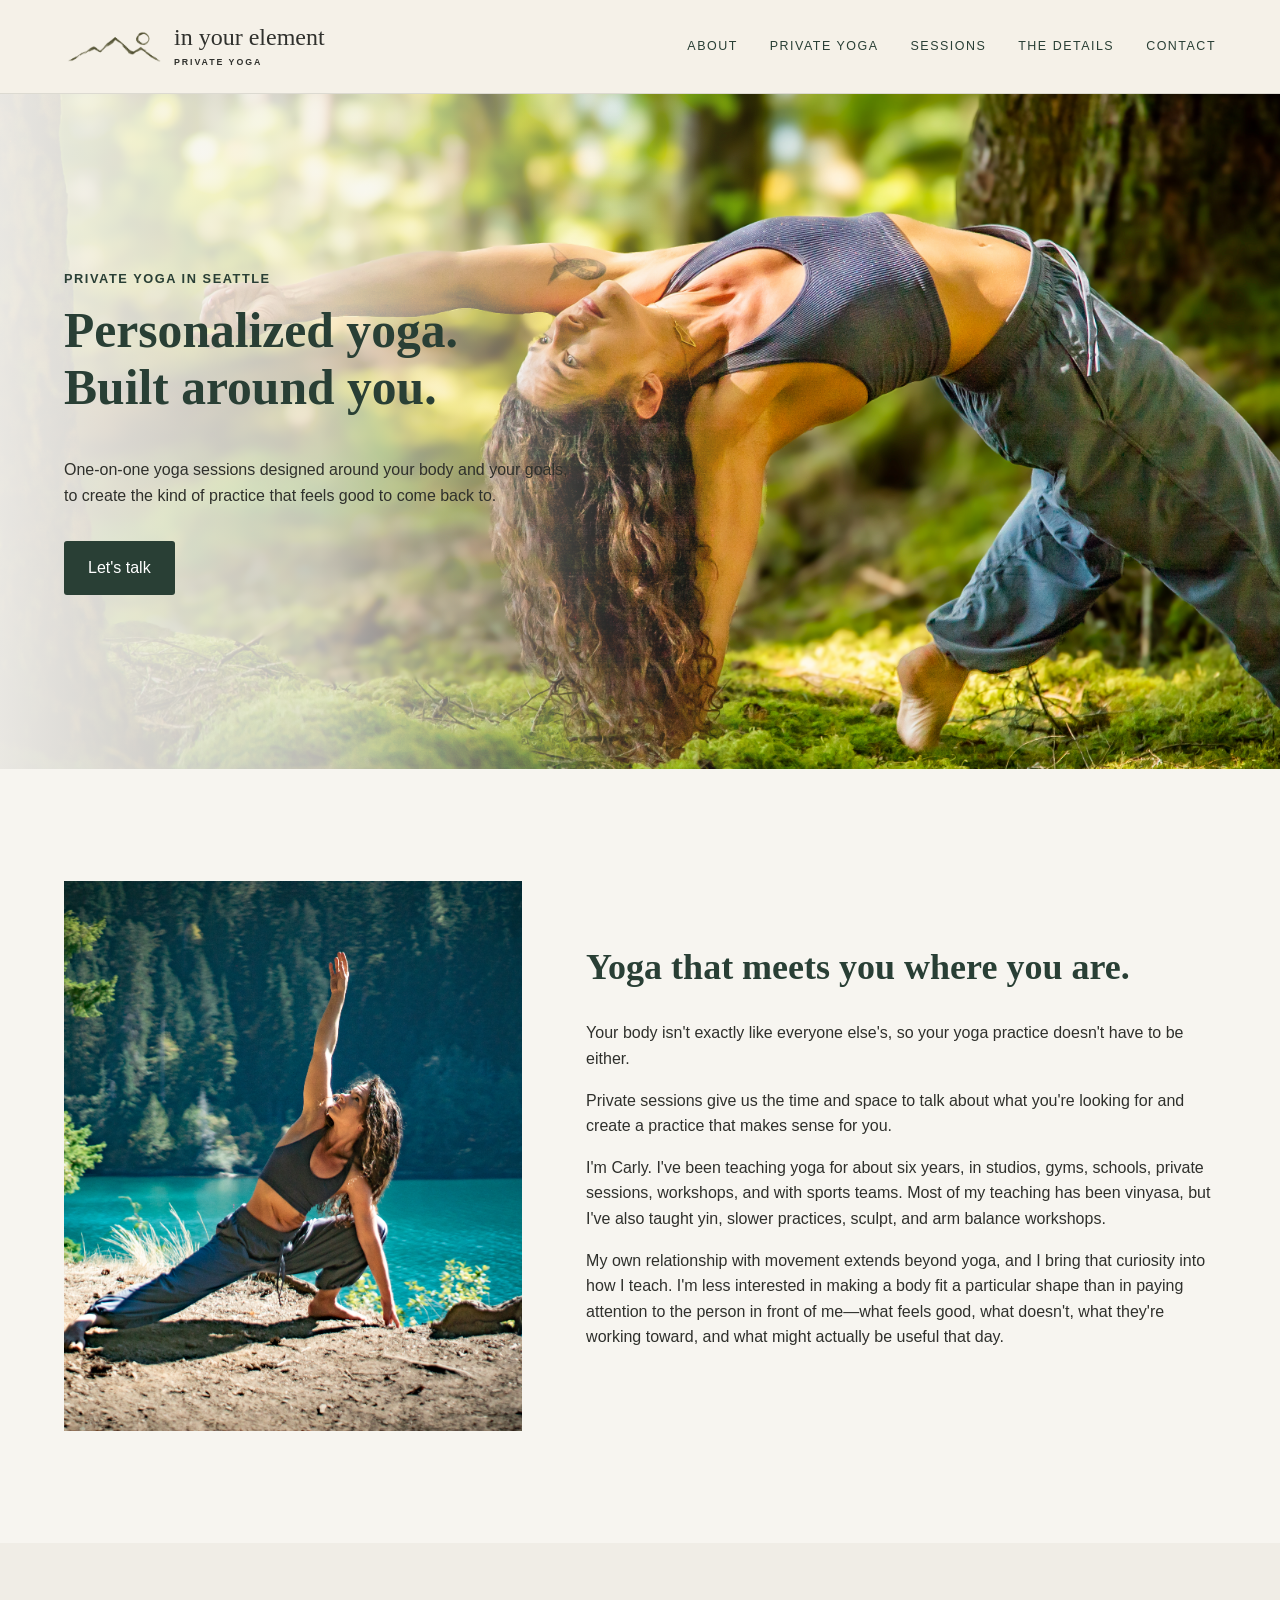
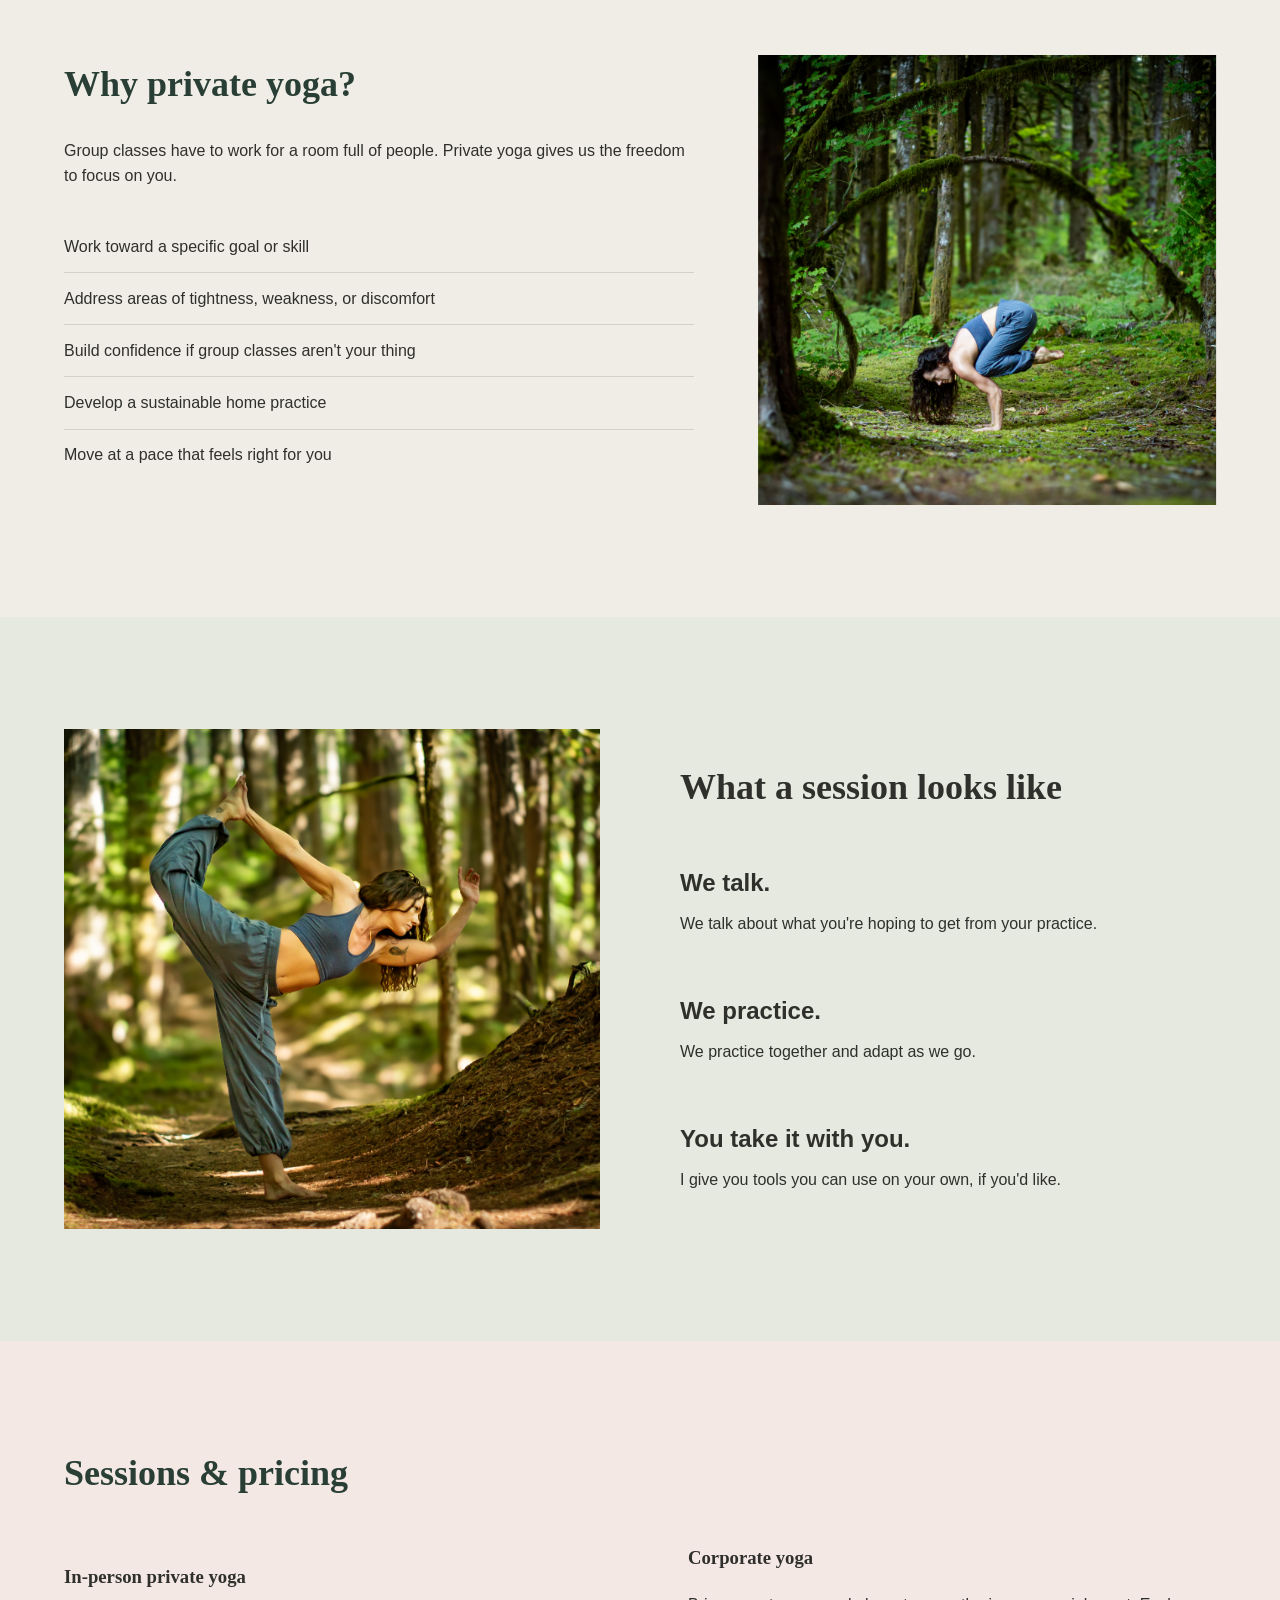
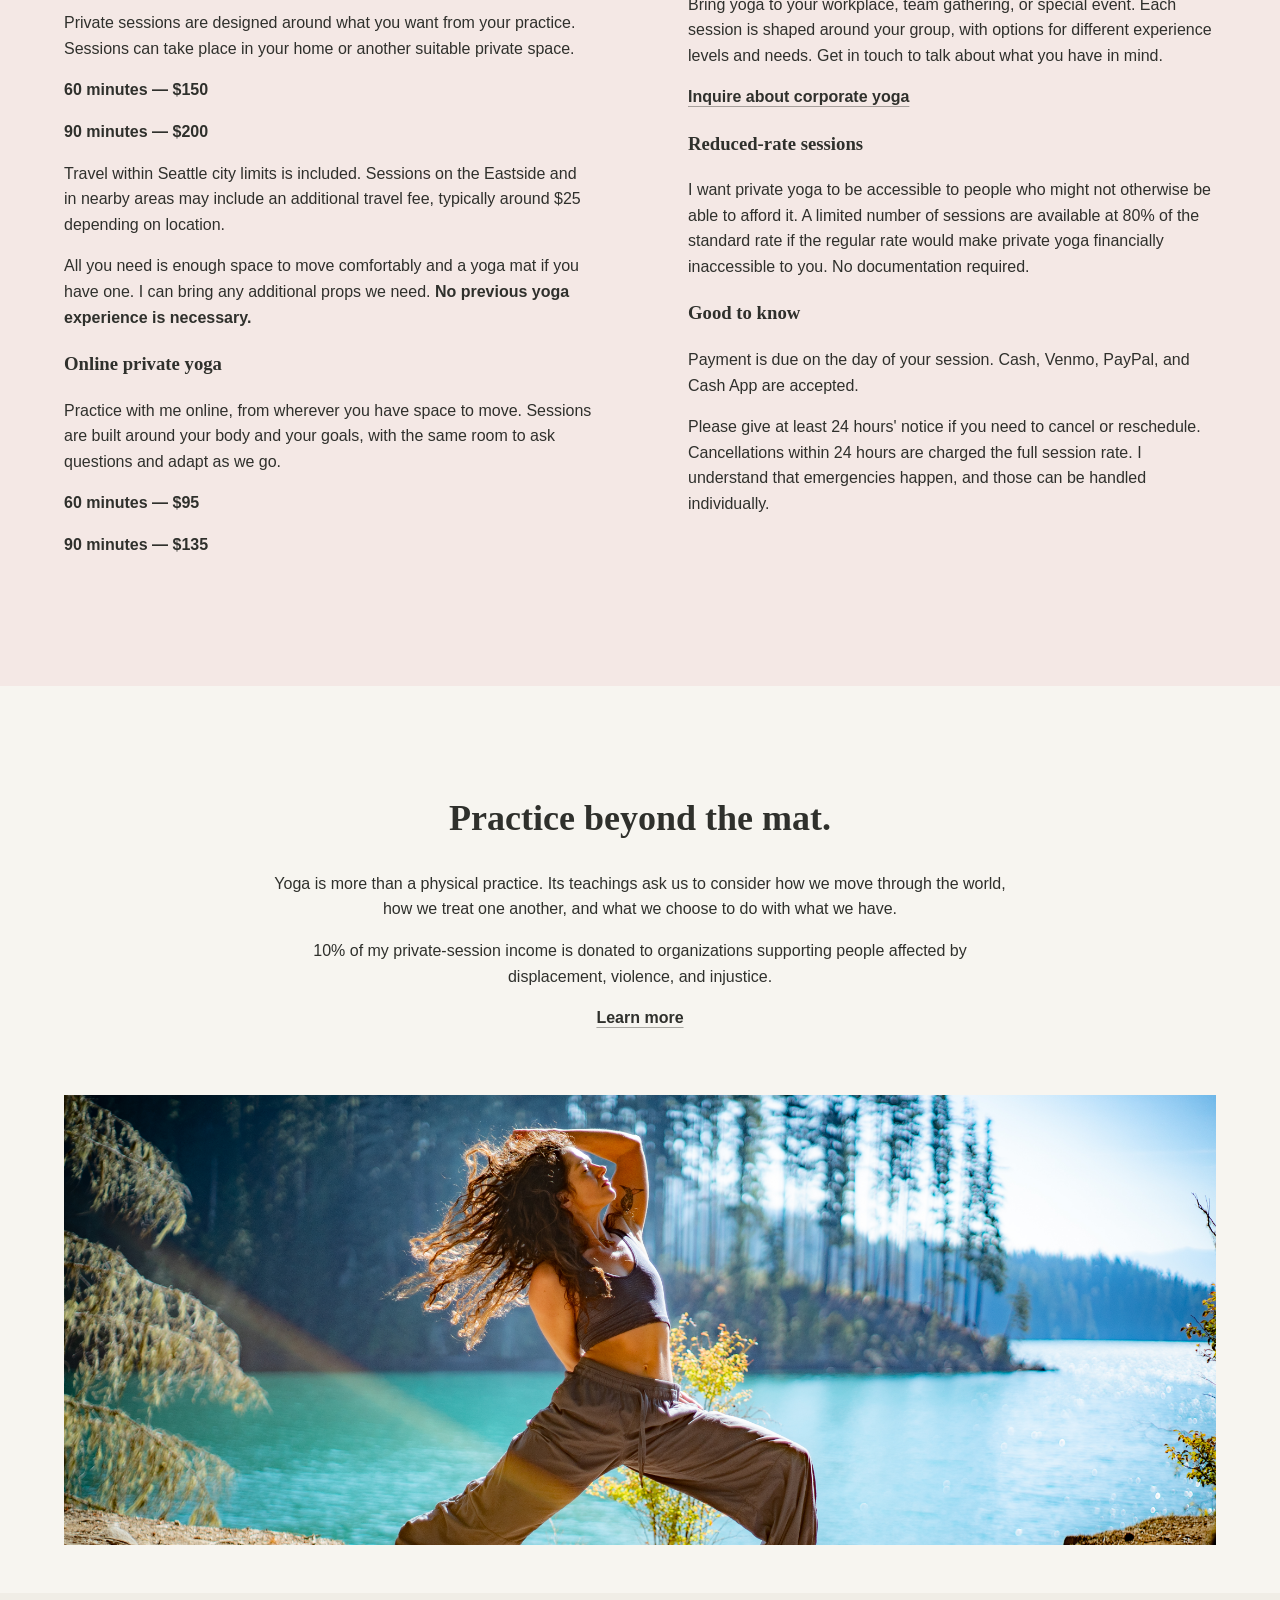
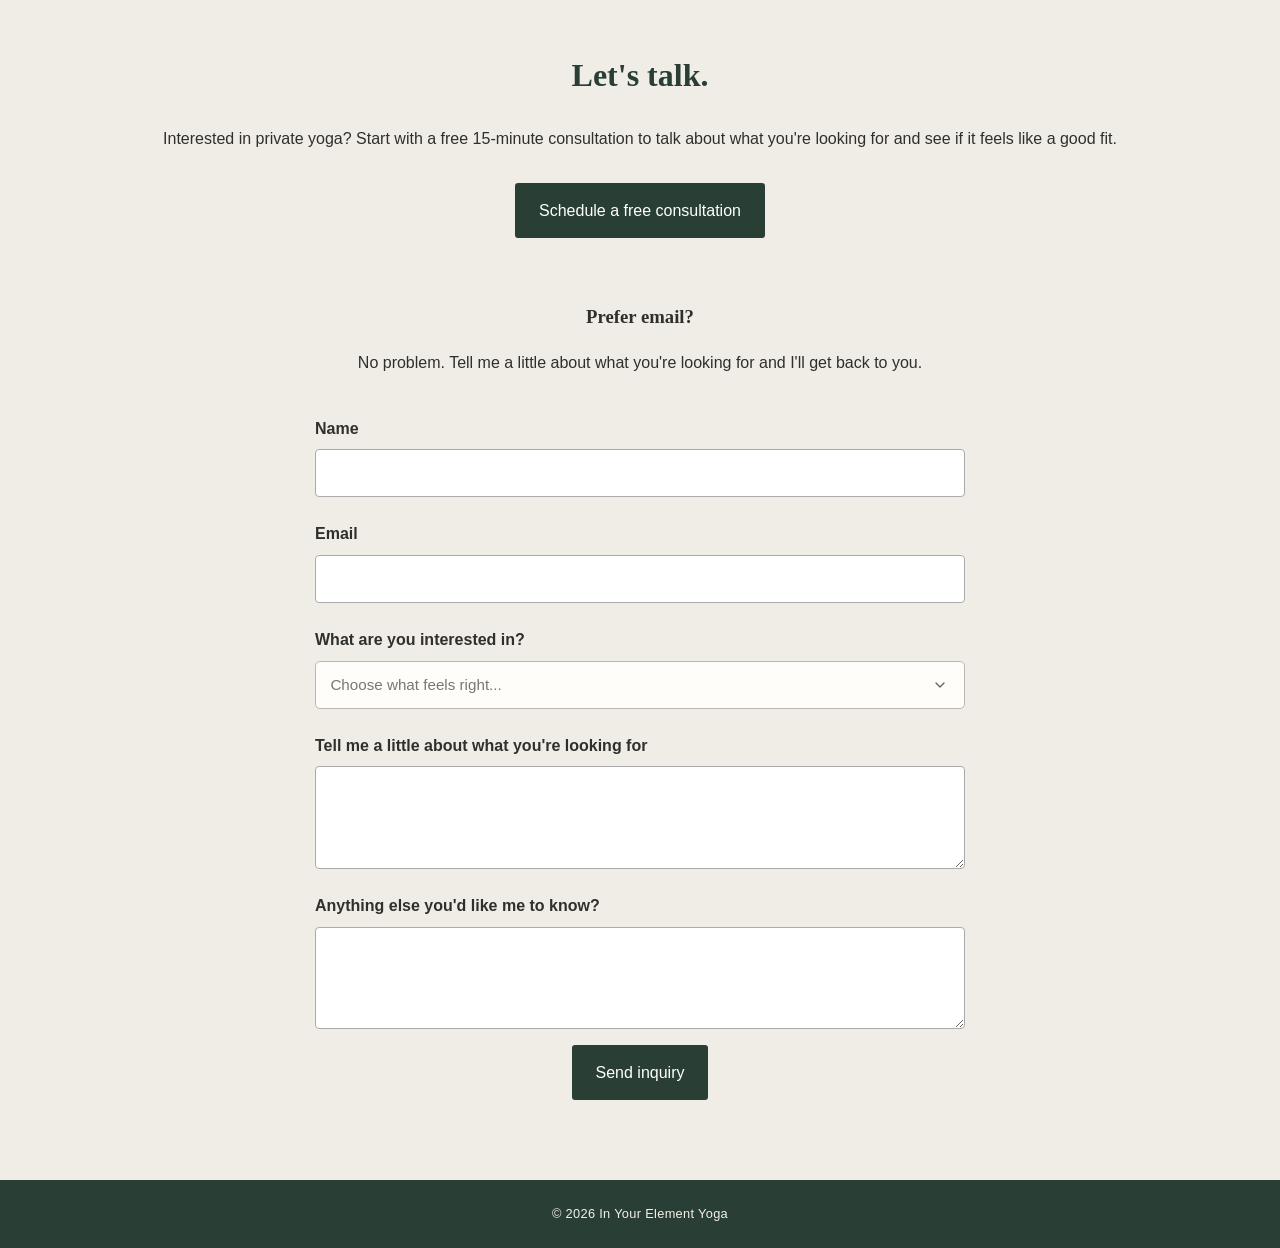
==== commit e13d9a18: "work on about page without link" ====
--- a/index.html
+++ b/index.html
@@ -105,9 +105,9 @@
             </p>
 
 
-<a href="about.html" class="about-more-link">
+<!-- <a href="about.html" class="about-more-link">
     A little more about me
-</a>
+</a> -->
 
         </div>
 
--- a/style.css
+++ b/style.css
@@ -1339,6 +1339,19 @@
 
 #about .about-more-link:hover { opacity: 0.7; }
 
+.about-page .about-photo-placeholder {
+    overflow: hidden;
+}
+
+.about-page .about-photo-placeholder img {
+    width: 100%;
+    height: 100%;
+    object-fit: cover;
+object-position: 70% center;
+transform: translateX(5%) scale(1.2);
+    display: block;
+}
+
 /* --------------------
 
    Tablet / smaller screens
